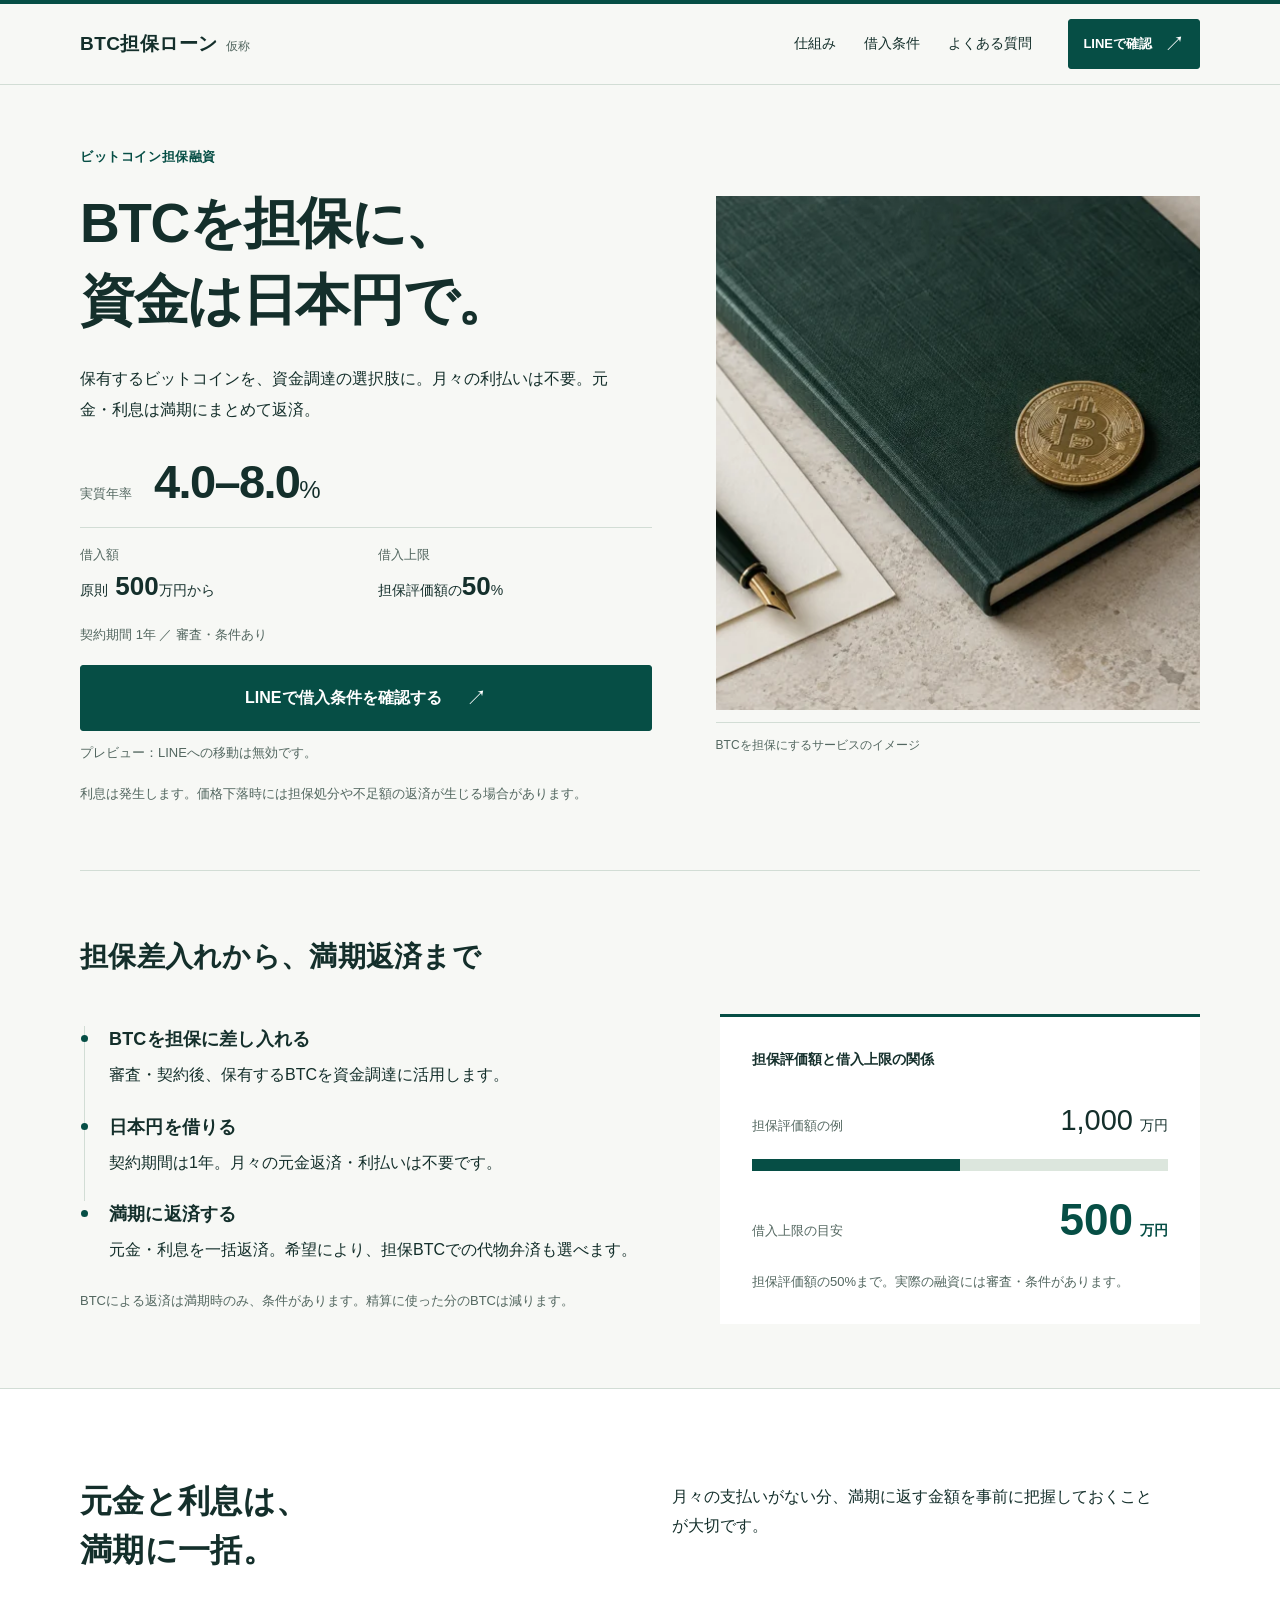
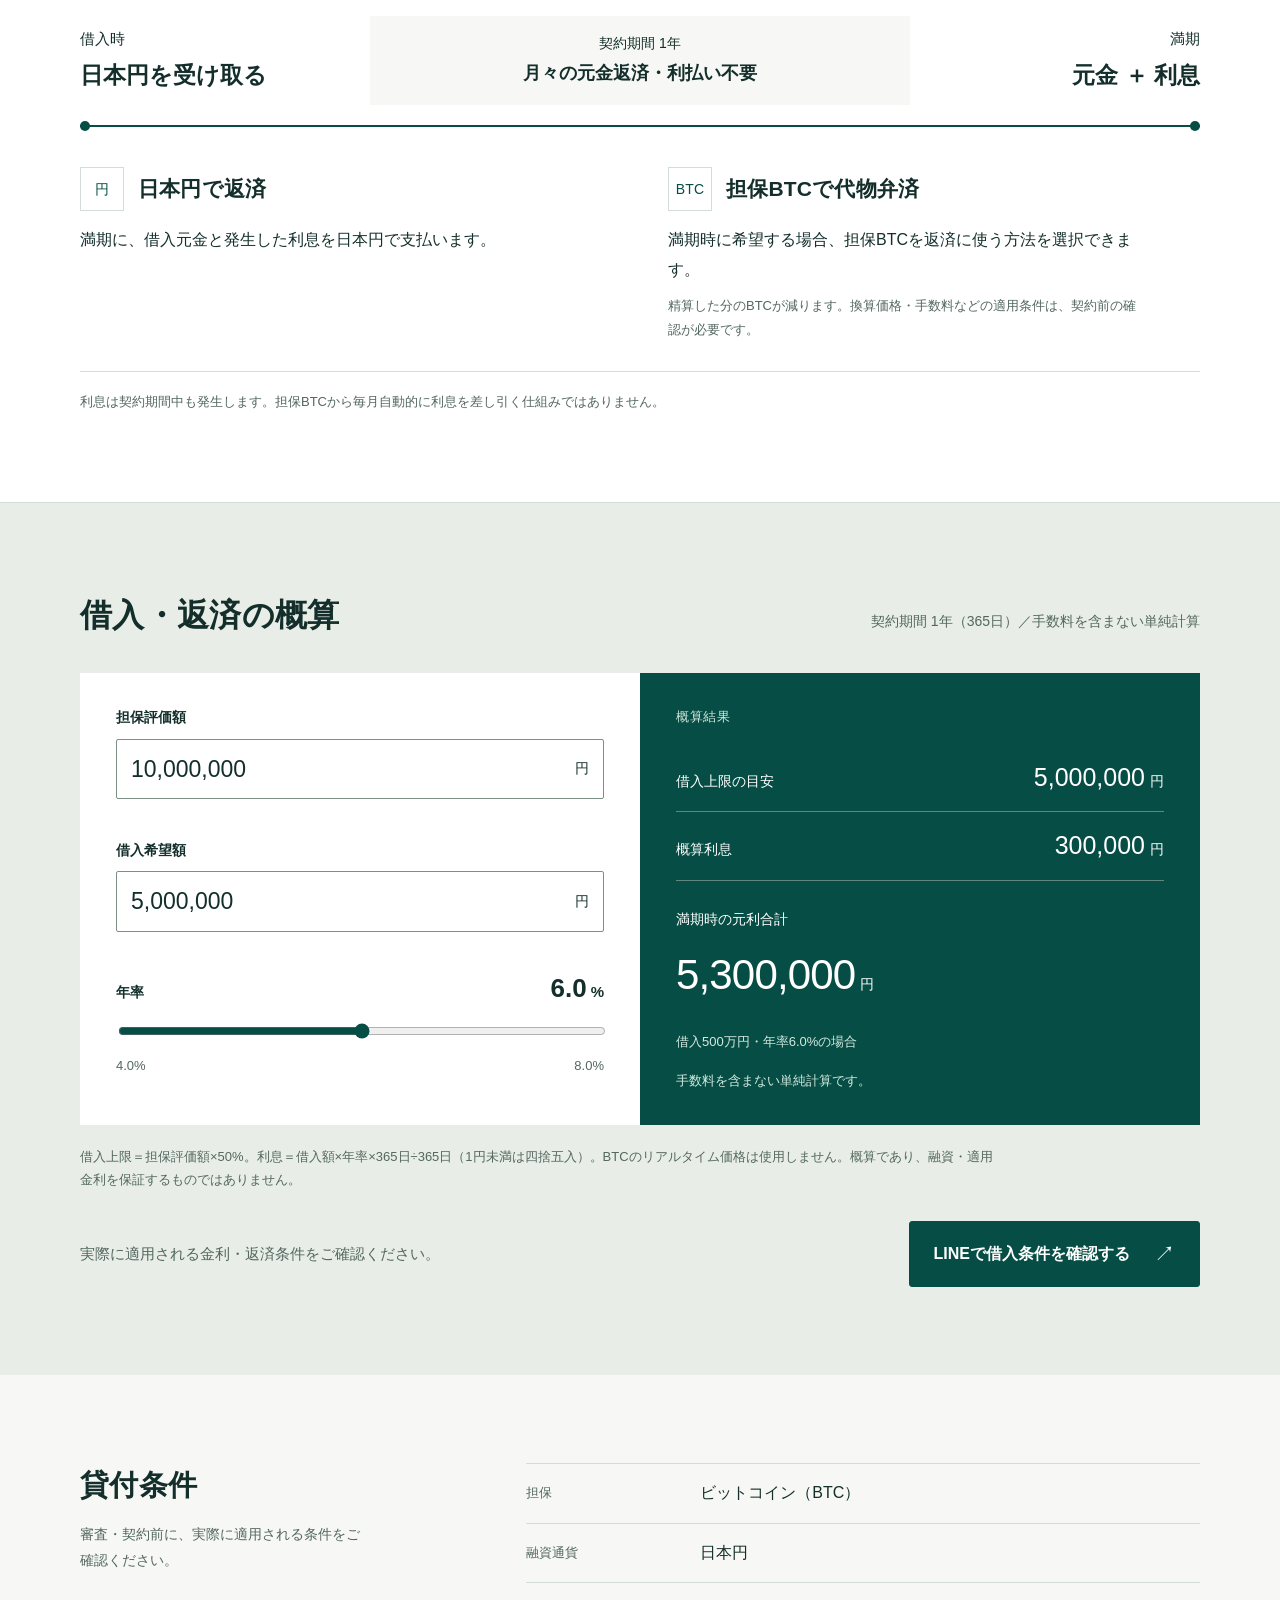
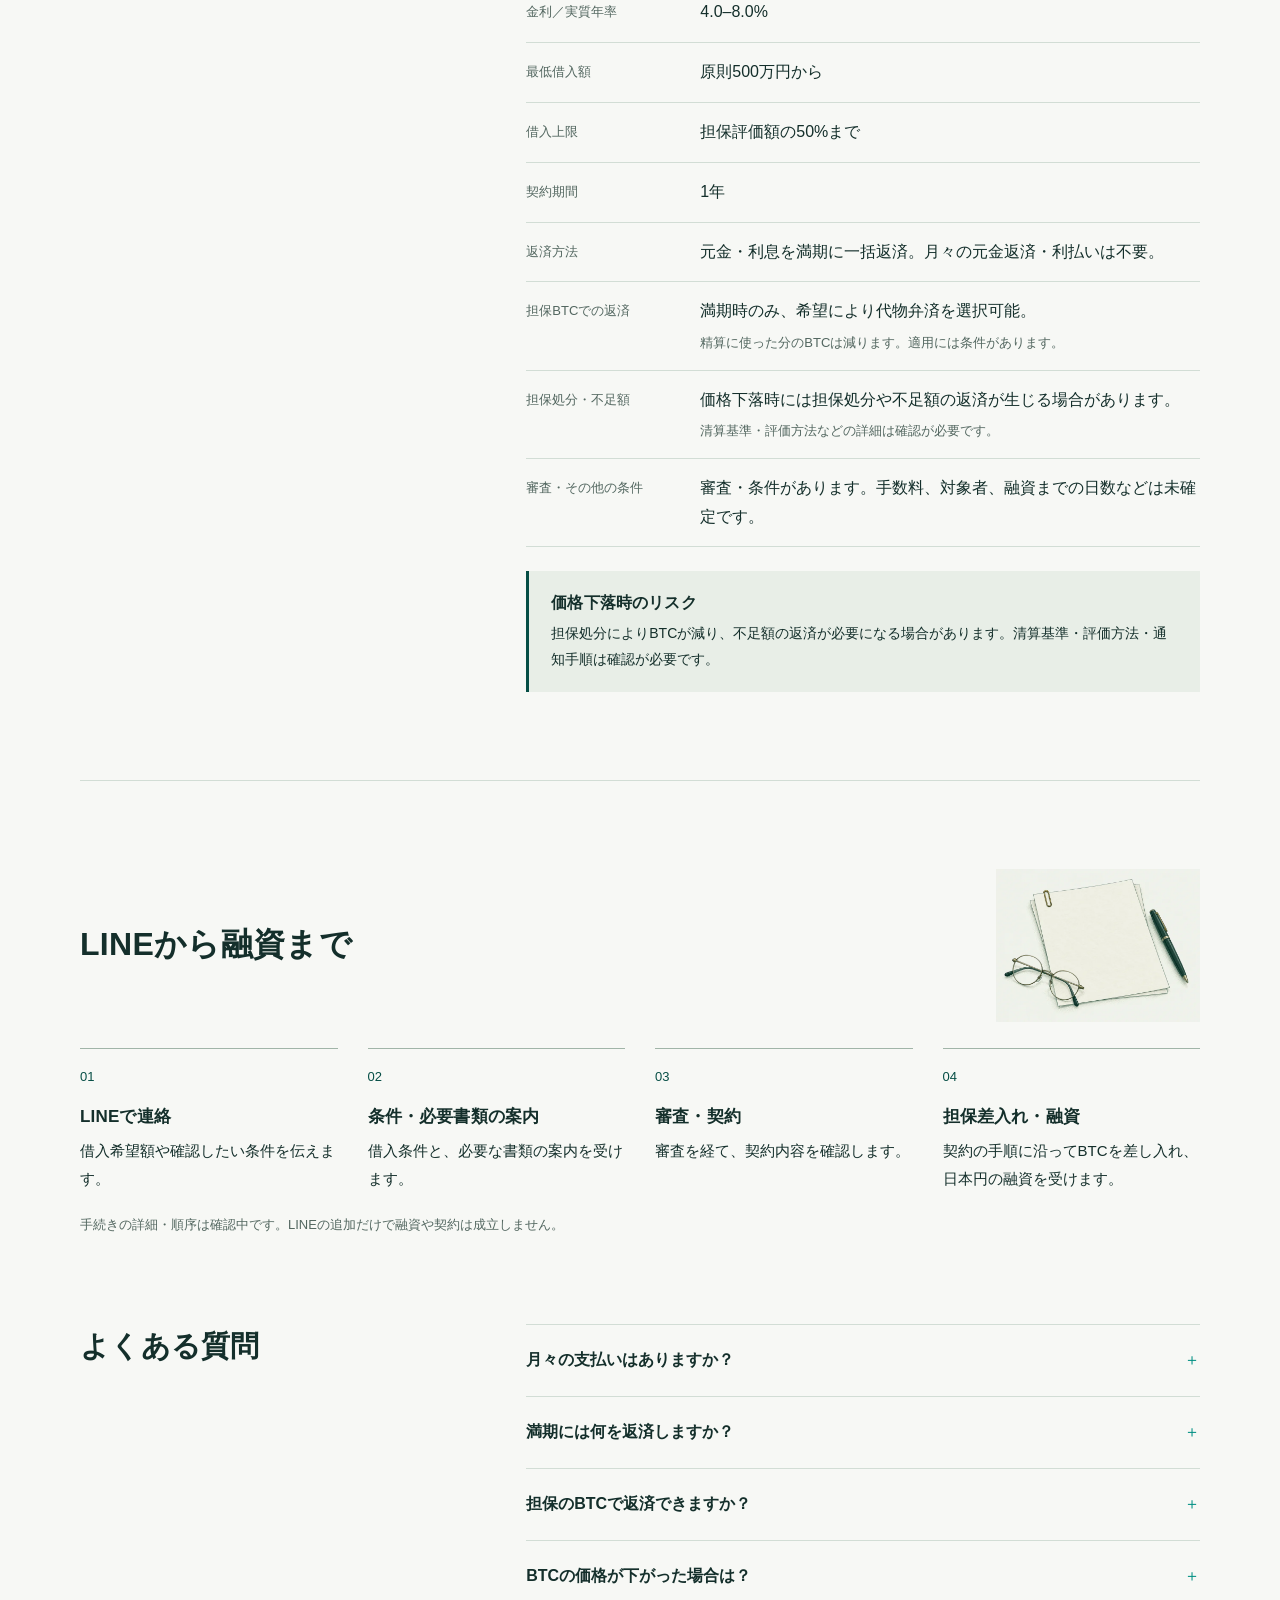
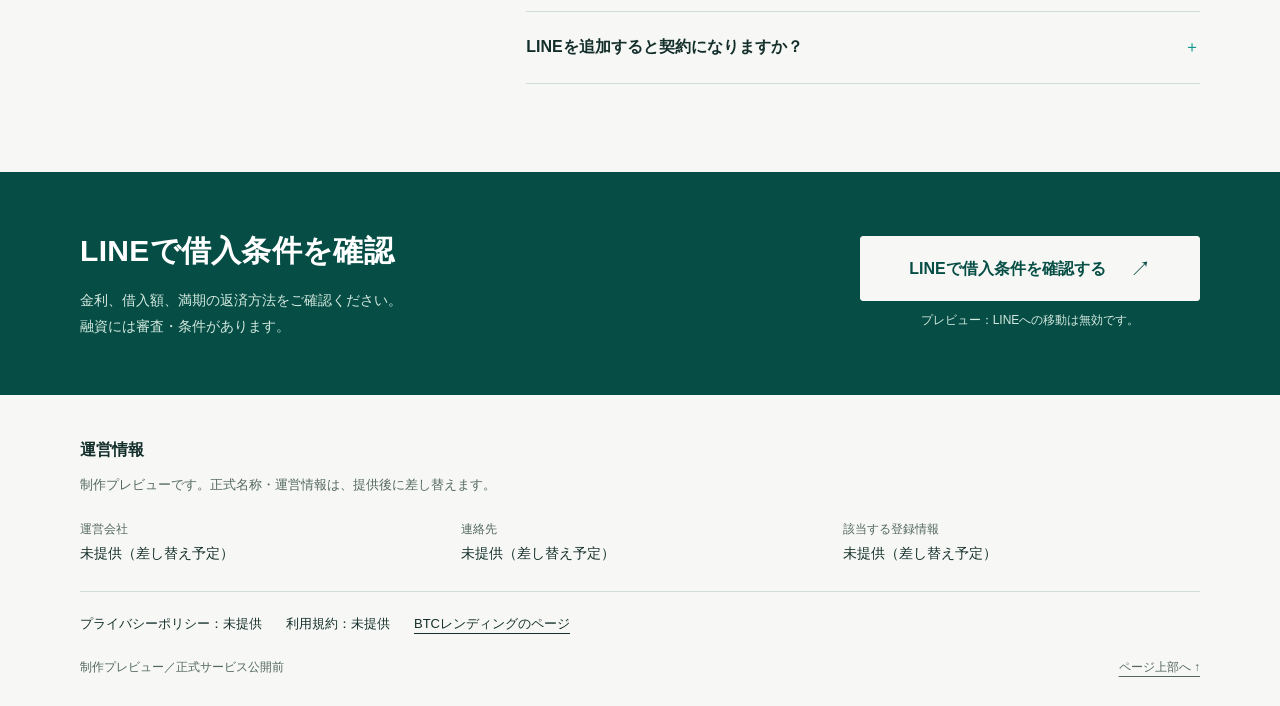
==== loan/index.html @ ca8dfcd9 "Publish loan and lending design previews with local assets" ====
<!doctype html>
<html lang="ja"><head><meta charset="utf-8"><meta name="viewport" content="width=device-width,initial-scale=1,viewport-fit=cover"><meta name="robots" content="noindex,nofollow"><meta name="theme-color" content="#F7F8F5"><meta name="description" content="BTCを担保に日本円を借りるサービス。借入条件、満期返済の仕組みと概算を確認できます。制作プレビュー。"><title>BTC担保ローン｜制作プレビュー</title><link rel="stylesheet" href="../styles.css"><link rel="stylesheet" href="../visuals.css"><script src="../site-config.js" defer></script><script src="config.js" defer></script><script src="calculator.js" defer></script><script src="loan.js" defer></script><script src="../site.js" defer></script></head>
<body><a class="skip-link" href="#main">本文へ移動</a>
<header class="site-header" id="top"><div class="container header-inner"><a class="brand" href="#top"><span data-service-name>BTC担保ローン</span><small data-provisional>仮称</small></a><nav class="header-nav" aria-label="ページ内"><a href="#mechanism">仕組み</a><a href="#terms">借入条件</a><a href="#faq">よくある質問</a></nav><a class="btn btn-small header-cta" data-line role="link" aria-disabled="true" tabindex="0">LINEで確認</a></div></header>
<main id="main">
<section class="hero container" aria-labelledby="hero-title">
 <div class="hero-copy">
  <p class="eyebrow">ビットコイン担保融資</p>
  <h1 id="hero-title"><span>BTCを担保に、</span><span>資金は日本円で。</span></h1>
  <p class="hero-lead">保有するビットコインを、資金調達の選択肢に。月々の利払いは不要。元金・利息は満期にまとめて返済。</p>
  <dl class="hero-terms">
   <div class="rate-term"><dt>実質年率</dt><dd><span data-rate-range>4.0–8.0</span><small>%</small></dd></div>
   <div><dt>借入額</dt><dd><small>原則</small> <span data-min-man>500</span><small>万円から</small></dd></div>
   <div><dt>借入上限</dt><dd><small>担保評価額の</small><span data-ltv>50</span><small>%</small></dd></div>
  </dl>
  <p class="contract-note">契約期間 <span data-term-years>1年</span> ／ 審査・条件あり</p>
  <a class="btn hero-cta" data-line role="link" aria-disabled="true" tabindex="0">LINEで借入条件を確認する</a>
  <p class="hero-note" data-line-note>プレビュー：LINEへの移動は無効です。</p>
  <p class="hero-risk">利息は発生します。価格下落時には担保処分や不足額の返済が生じる場合があります。</p>
 </div>
 <div class="hero-aside visual-hero-aside">
  <figure class="primary-visual loan-primary-visual">
   <img src="../assets/loan-still-life-v4.webp" srcset="../assets/loan-still-life-v4-small.webp 768w, ../assets/loan-still-life-v4.webp 1440w" sizes="(max-width:700px) calc(100vw - 40px), (max-width:1184px) 44vw, 484px" width="1440" height="960" alt="淡い石材の上の緑のノート、BTCモチーフとペン" fetchpriority="high">
   <figcaption>BTCを担保にするサービスのイメージ</figcaption>
  </figure>
 </div>
</section>
<section class="mechanism loan-mechanism container" id="mechanism" aria-labelledby="mechanism-title">
 <h2 id="mechanism-title">担保差入れから、満期返済まで</h2>
 <div class="loan-mechanism-layout"><div class="mechanism-description">
 <div class="flow">
  <article class="flow-step"><h3>BTCを担保に差し入れる</h3><p>審査・契約後、保有するBTCを資金調達に活用します。</p></article>
  <article class="flow-step"><h3>日本円を借りる</h3><p>契約期間は<span data-term-years>1年</span>。月々の元金返済・利払いは不要です。</p></article>
  <article class="flow-step"><h3>満期に返済する</h3><p>元金・利息を一括返済。希望により、担保BTCでの代物弁済も選べます。</p></article>
 </div>
 <p class="note">BTCによる返済は満期時のみ、条件があります。精算に使った分のBTCは減ります。</p>
 </div>
 <figure class="loan-map" aria-labelledby="loan-map-title">
   <figcaption class="map-title" id="loan-map-title">担保評価額と借入上限の関係</figcaption>
   <div class="map-value"><span>担保評価額の例</span><strong><b data-example-collateral-man>1,000</b><small>万円</small></strong></div>
   <div class="valuation-track" aria-hidden="true"><span data-ltv-bar></span></div>
   <div class="map-value loan-limit"><span>借入上限の目安</span><strong><b data-example-loan-man>500</b><small>万円</small></strong></div>
   <p class="note">担保評価額の<span data-ltv>50</span>%まで。実際の融資には審査・条件があります。</p>
  </figure>
 </div>
</section>
<section class="section repayment-section" id="repayment"><div class="container">
 <div class="repayment-head"><h2><span class="phrase">元金と利息は、</span><br>満期に一括。</h2><p>月々の支払いがない分、満期に返す金額を事前に把握しておくことが大切です。</p></div>
 <div class="payment-line" aria-label="契約期間中は月々の支払い不要、満期に元金と利息を返済">
  <div class="payment-end">借入時<strong>日本円を受け取る</strong></div>
  <div class="payment-period">契約期間 <span data-term-years>1年</span><strong>月々の元金返済・利払い不要</strong></div>
  <div class="payment-end">満期<strong>元金 ＋ 利息</strong></div>
 </div>
 <div class="repayment-options">
  <article class="repayment-option"><h3><span class="currency-label" aria-hidden="true">円</span>日本円で返済</h3><p>満期に、借入元金と発生した利息を日本円で支払います。</p></article>
  <article class="repayment-option"><h3><span class="currency-label" aria-hidden="true">BTC</span>担保BTCで代物弁済</h3><p>満期時に希望する場合、担保BTCを返済に使う方法を選択できます。</p><p class="note">精算した分のBTCが減ります。換算価格・手数料などの適用条件は、契約前の確認が必要です。</p></article>
 </div>
 <p class="repayment-note">利息は契約期間中も発生します。担保BTCから毎月自動的に利息を差し引く仕組みではありません。</p>
</div></section>
<section class="section calculator-section" id="calculator"><div class="container">
 <div class="calculator-heading"><h2>借入・返済の概算</h2><p>契約期間 <span data-term-years>1年</span>（<span data-term-days>365</span>日）／手数料を含まない単純計算</p></div>
 <div class="calculator-wrap"><form class="calc-form" id="calculator-form" novalidate><div><label class="field-label" for="collateral">担保評価額</label><div class="input-wrap"><input id="collateral" name="collateral" type="text" inputmode="numeric" autocomplete="off" value="10,000,000" aria-describedby="collateral-error"><span>円</span></div><p class="field-error" id="collateral-error" aria-live="polite"></p></div><div><label class="field-label" for="loan">借入希望額</label><div class="input-wrap"><input id="loan" name="loan" type="text" inputmode="numeric" autocomplete="off" value="5,000,000" aria-describedby="loan-error"><span>円</span></div><p class="field-error" id="loan-error" aria-live="polite"></p></div><div><label class="field-label" for="rate"><span>年率</span><output id="rate-value" for="rate">6.0<span>%</span></output></label><input id="rate" name="rate" type="range" min="4" max="8" step="0.1" value="6" aria-describedby="rate-error"><div class="range-labels"><span data-rate-min>4.0%</span><span data-rate-max>8.0%</span></div><p class="field-error" id="rate-error" aria-live="polite"></p></div></form><div class="calc-results" aria-live="polite" aria-atomic="true"><p class="eyebrow">概算結果</p><dl><div class="result-row"><dt>借入上限の目安</dt><dd><span id="result-limit">5,000,000</span><small>円</small></dd></div><div class="result-row"><dt>概算利息</dt><dd><span id="result-interest">300,000</span><small>円</small></dd></div><div class="result-row total"><dt>満期時の元利合計</dt><dd><span id="result-total">5,300,000</span><small>円</small></dd></div></dl><p id="result-message">借入500万円・年率6.0%の場合</p><p class="note">手数料を含まない単純計算です。</p></div></div>
 <p class="calculator-footnote">借入上限＝担保評価額×<span data-ltv>50</span>%。利息＝借入額×年率×<span data-term-days>365</span>日÷365日（1円未満は四捨五入）。BTCのリアルタイム価格は使用しません。概算であり、融資・適用金利を保証するものではありません。</p>
 <div class="inline-cta"><p>実際に適用される金利・返済条件をご確認ください。</p><a class="btn" data-line role="link" aria-disabled="true" tabindex="0">LINEで借入条件を確認する</a></div>
</div></section>
<section class="section container" id="terms"><div class="information-grid">
 <div class="information-heading"><h2>貸付条件</h2><p>審査・契約前に、実際に適用される条件をご確認ください。</p></div>
 <div><dl class="terms-list"><div><dt>担保</dt><dd>ビットコイン（BTC）</dd></div><div><dt>融資通貨</dt><dd>日本円</dd></div><div><dt>金利／実質年率</dt><dd><span data-rate-range>4.0–8.0</span>%</dd></div><div><dt>最低借入額</dt><dd>原則<span data-min-man>500</span>万円から</dd></div><div><dt>借入上限</dt><dd>担保評価額の<span data-ltv>50</span>%まで</dd></div><div><dt>契約期間</dt><dd><span data-term-years>1年</span></dd></div><div><dt>返済方法</dt><dd>元金・利息を満期に一括返済。月々の元金返済・利払いは不要。</dd></div><div><dt>担保BTCでの返済</dt><dd>満期時のみ、希望により代物弁済を選択可能。<span class="note">精算に使った分のBTCは減ります。適用には条件があります。</span></dd></div><div><dt>担保処分・不足額</dt><dd>価格下落時には担保処分や不足額の返済が生じる場合があります。<span class="note">清算基準・評価方法などの詳細は確認が必要です。</span></dd></div><div><dt>審査・その他の条件</dt><dd>審査・条件があります。手数料、対象者、融資までの日数などは未確定です。</dd></div></dl><aside class="risk-strip"><h3>価格下落時のリスク</h3><p>担保処分によりBTCが減り、不足額の返済が必要になる場合があります。清算基準・評価方法・通知手順は確認が必要です。</p></aside></div>
</div></section>
<section class="section process-section container" id="process">
 <div class="section-heading process-heading"><h2><span class="phrase">LINEから</span><span class="phrase">融資まで</span></h2>
  <figure class="process-vignette"><img src="../assets/conditions-editorial-v4-small.webp" width="768" height="576" alt="" loading="lazy" decoding="async"></figure>
 </div>
 <ol class="process-list" id="process-steps"></ol>
 <p class="note">手続きの詳細・順序は確認中です。LINEの追加だけで融資や契約は成立しません。</p>
</section>
<section class="section faq-section container" id="faq"><div class="information-grid">
 <div class="information-heading"><h2>よくある質問</h2></div>
 <div class="faq-list">
  <details><summary>月々の支払いはありますか？</summary><p>月々の元金返済・利払いは不要です。利息は発生し、元金とともに満期に返済します。</p></details>
  <details><summary>満期には何を返済しますか？</summary><p>借入元金と、契約期間中に発生した利息を一括で返済します。適用金利やその他の費用は契約条件をご確認ください。</p></details>
  <details><summary>担保のBTCで返済できますか？</summary><p>満期時のみ、希望により代物弁済を選択できます。使った分のBTCは減ります。換算価格や手数料など、詳細条件の確認が必要です。</p></details>
  <details><summary>BTCの価格が下がった場合は？</summary><p>担保処分や不足額の返済が生じる場合があります。具体的な清算基準は未提供のため、数値を掲載していません。</p></details>
  <details><summary>LINEを追加すると契約になりますか？</summary><p>追加だけでは契約は成立しません。条件・必要書類の案内を受け、審査・契約を経て担保差入れ・融資へ進みます。</p></details>
 </div>
</div></section>
<section class="final-cta"><div class="container final-inner">
 <div><h2>LINEで借入条件を確認</h2><p>金利、借入額、満期の返済方法をご確認ください。<br>融資には審査・条件があります。</p></div>
 <div class="final-action"><a class="btn" data-line role="link" aria-disabled="true" tabindex="0">LINEで借入条件を確認する</a><p class="note" data-line-note>プレビュー：LINEへの移動は無効です。</p></div>
</div></section>
</main><footer class="site-footer"><div class="container"><p class="footer-title">運営情報</p><p class="note">制作プレビューです。正式名称・運営情報は、提供後に差し替えます。</p><dl class="operator-info"><div><dt>運営会社</dt><dd data-operator="company">未提供（差し替え予定）</dd></div><div><dt>連絡先</dt><dd data-operator="contact">未提供（差し替え予定）</dd></div><div><dt>該当する登録情報</dt><dd data-operator="registration">未提供（差し替え予定）</dd></div></dl><div class="footer-links"><span data-policy="privacyUrl">プライバシーポリシー：未提供</span><span data-policy="termsUrl">利用規約：未提供</span><a href="../lending/">BTCレンディングのページ</a></div><div class="footer-bottom"><span>制作プレビュー／正式サービス公開前</span><a class="back-top" href="#top">ページ上部へ ↑</a></div></div></footer><div class="mobile-dock" inert><a class="btn" data-line role="link" aria-disabled="true" tabindex="0">LINEで借入条件を確認する</a></div><div id="line-status" class="status-toast" role="status" aria-live="polite"></div></body></html>
---- styles.css ----
:root{
 --paper:#F7F8F5;--white:#fff;--green:#064E45;--emerald:#008F83;--ink:#142F2B;
 --muted:#536760;--line:#d2ddd5;--wash:#e8eee7;--error:#8e342b;
 --font:"Hiragino Kaku Gothic ProN","Yu Gothic",Meiryo,sans-serif;
 --body:16px;--small:13px;--radius:3px;--gutter:32px;--section:88px;
}
*{box-sizing:border-box}html{scroll-behavior:smooth;scroll-padding-top:24px}
body{margin:0;background:var(--paper);color:var(--ink);font:var(--body)/1.85 var(--font);-webkit-font-smoothing:antialiased}
h1,h2,h3,p,figure,dl,dd{margin:0}h1,h2,h3{font-weight:700;line-height:1.5;letter-spacing:.01em}
h1{font-size:clamp(40px,4.3vw,60px);line-height:1.4;letter-spacing:-.025em}h1 span{display:block}
h2{font-size:32px;line-height:1.55;text-wrap:balance}h3{font-size:19px}p{overflow-wrap:break-word}
a{color:inherit;text-underline-offset:5px}button,input{font:inherit}a,button,input,summary{-webkit-tap-highlight-color:transparent}
a:focus-visible,button:focus-visible,input:focus-visible,summary:focus-visible{outline:3px solid var(--emerald);outline-offset:5px}
img{display:block;width:100%;max-width:100%;height:auto}[hidden]{display:none!important}.phrase{display:inline-block}
.container{width:min(calc(100% - var(--gutter)*2),1120px);margin-inline:auto}
.skip-link{position:absolute;left:20px;top:-100px;z-index:30;padding:10px 18px;background:white}.skip-link:focus{top:8px}
.site-header{border-top:4px solid var(--green);border-bottom:1px solid var(--line)}
.header-inner{display:flex;min-height:80px;align-items:center;gap:36px}.brand{font-size:19px;font-weight:700;text-decoration:none;white-space:nowrap;letter-spacing:.025em}
.brand small{font-size:12px;color:var(--muted);font-weight:400;margin-left:8px}.header-nav{display:flex;gap:28px;margin-left:auto;font-size:14px}
.header-nav a{text-decoration:none;padding-block:10px}.header-nav a:hover{text-decoration:underline}
.btn{display:inline-flex;align-items:center;justify-content:center;gap:24px;min-height:58px;padding:16px 24px;background:var(--green);color:white;border:1px solid var(--green);border-radius:var(--radius);font-size:16px;font-weight:700;text-decoration:none;line-height:1.5;cursor:pointer;transition:background .15s}
.btn:after{content:'↗';font-size:21px;font-weight:400}.btn:hover{background:#086257}.btn-small{min-height:40px;padding:8px 14px;font-size:13px;gap:12px}.btn[aria-disabled=true]{cursor:default}
.eyebrow{font-size:13px;color:var(--green);font-weight:700;margin-bottom:16px;letter-spacing:.045em}
.hero{display:grid;grid-template-columns:1.18fr 1fr;gap:64px;padding-block:60px 64px;align-items:start}
.hero-copy{min-width:0}.hero-lead{font-size:16px;line-height:1.95;margin-top:24px;max-width:530px}.hero-terms{display:grid;grid-template-columns:1fr 1fr;gap:15px 24px;margin:28px 0 17px}
.hero-terms dt{font-size:13px;color:var(--muted)}.hero-terms dd{font-size:26px;font-weight:700;line-height:1.5;white-space:nowrap}
.hero-terms dd small{font-size:14px;font-weight:400}.hero-terms .rate-term{grid-column:1/-1;display:flex;align-items:baseline;gap:22px;padding-bottom:17px;border-bottom:1px solid var(--line)}
.hero-terms .rate-term dd{font-size:47px;line-height:1.2;letter-spacing:-.035em;font-variant-numeric:tabular-nums}.hero-terms .rate-term dd small{font-size:24px;font-weight:500}
.contract-note{font-size:13px;margin-bottom:18px;color:var(--muted)}.hero-actions{display:flex;align-items:center;gap:20px;flex-wrap:wrap}.hero-cta{width:100%}
.note,.hero-note{font-size:var(--small);line-height:1.8;color:var(--muted)}.hero-note{margin-top:10px}.hero-risk{margin-top:18px;font-size:13px;line-height:1.85;color:var(--muted);max-width:560px}
.hero-aside{min-width:0;padding-top:12px}.loan-map{padding:26px 30px 24px;background:var(--white);border-top:3px solid var(--green)}
.map-title{font-size:14px;font-weight:700;margin-bottom:27px}.map-value{display:flex;align-items:baseline;justify-content:space-between;gap:16px}.map-value>span{font-size:13px;color:var(--muted)}
.map-value strong{font-size:29px;line-height:1.4;font-weight:500;font-variant-numeric:tabular-nums}.map-value strong b{font-weight:500}.map-value strong small{font-size:14px;margin-left:7px}
.valuation-track{height:12px;background:#dce6dd;margin:18px 0}.valuation-track span{display:block;height:100%;width:50%;background:var(--green)}
.map-value.loan-limit strong{font-size:44px;color:var(--green);font-weight:700}.map-value.loan-limit strong b{font-weight:700}.loan-map .note{margin-top:20px}
.hero-photo{position:relative;margin-top:18px}.hero-photo img{height:177px;object-fit:cover;object-position:62% 73%}.hero-photo figcaption{position:absolute;bottom:7px;right:9px;background:rgba(247,248,245,.95);padding:0 6px;font-size:12px;color:var(--muted)}
.section{padding-block:var(--section)}.section-title{display:flex;gap:28px;align-items:baseline;margin-bottom:34px}.section-title .section-index{font-size:13px;color:var(--muted)}
.section-heading{margin-bottom:28px}.section-heading .eyebrow{margin-bottom:10px}.section-intro{max-width:720px;margin-top:-10px;margin-bottom:28px}
.mechanism{border-top:1px solid var(--line);padding-block:44px}.mechanism h2{font-size:22px;margin-bottom:27px}.flow{display:grid;grid-template-columns:repeat(3,1fr);gap:48px}
.flow-step{position:relative}.flow-step:not(:last-child):after{content:'→';font-size:23px;color:var(--emerald);position:absolute;right:-32px;top:0}
.flow-step h3{font-size:17px;margin-bottom:9px}.flow-step p{font-size:15px;line-height:1.85}.flow+.note{margin-top:22px}
.repayment-section{background:var(--white);border-block:1px solid var(--line)}.repayment-head{display:grid;grid-template-columns:1fr 1fr;gap:64px;align-items:start;margin-bottom:40px}.repayment-head p{padding-top:5px;max-width:480px}
.payment-line{display:grid;grid-template-columns:1fr 2fr 1fr;align-items:center;border-bottom:2px solid var(--green);padding-bottom:20px;margin-bottom:40px;gap:20px;position:relative}
.payment-line:before,.payment-line:after{content:'';position:absolute;bottom:-6px;width:10px;height:10px;border-radius:50%;background:var(--green)}.payment-line:before{left:0}.payment-line:after{right:0}
.payment-end{font-size:15px;line-height:1.6}.payment-end:last-child{text-align:right}.payment-end strong{display:block;font-size:23px;margin-top:6px}.payment-period{text-align:center;background:var(--paper);padding:15px 12px;font-size:14px}.payment-period strong{font-size:18px;display:block}
.repayment-options{display:grid;grid-template-columns:1fr 1fr;gap:56px}.repayment-option h3{display:flex;align-items:center;gap:14px;margin-bottom:14px;font-size:21px}.currency-label{display:inline-flex;align-items:center;justify-content:center;width:44px;height:44px;border:1px solid var(--line);font-size:14px;color:var(--green);font-weight:500;flex:none}
.repayment-option p{max-width:470px}.repayment-option .note{margin-top:10px}.repayment-note{margin-top:30px;padding-top:18px;border-top:1px solid var(--line);font-size:13px;color:var(--muted)}
.calculator-section{background:var(--wash)}.calculator-heading{display:flex;gap:40px;justify-content:space-between;align-items:baseline;margin-bottom:32px}.calculator-heading p{font-size:14px;color:var(--muted)}
.calculator-wrap{display:grid;grid-template-columns:1fr 1fr;gap:0;background:white}.calc-form{display:grid;gap:24px;padding:32px 36px}.field-label{display:flex;justify-content:space-between;align-items:baseline;gap:18px;font-size:14px;font-weight:700;margin-bottom:8px}
.input-wrap{position:relative}.input-wrap input{width:100%;border:1px solid #7c9184;border-radius:2px;background:#fff;color:var(--ink);padding:12px 44px 12px 14px;font-size:23px;line-height:1.5;font-variant-numeric:tabular-nums}.input-wrap>span{position:absolute;right:15px;top:50%;transform:translateY(-50%);font-size:14px}
.input-wrap input[aria-invalid=true]{border-color:var(--error)}.field-error{font-size:13px;color:var(--error);line-height:1.65;margin-top:7px}.field-error:empty{display:none}
#rate-value{font-size:26px;line-height:1.4;font-variant-numeric:tabular-nums}#rate-value span{font-size:15px;margin-left:4px}input[type=range]{width:100%;height:28px;accent-color:var(--green);cursor:pointer}.range-labels{display:flex;justify-content:space-between;color:var(--muted);font-size:13px}
.calc-results{background:var(--green);color:white;padding:32px 36px}.calc-results .eyebrow{color:#d4e9df;font-weight:400;margin-bottom:15px}.result-row{display:flex;justify-content:space-between;align-items:baseline;gap:12px;padding:15px 0;border-bottom:1px solid #61867d;flex-wrap:wrap}.result-row dt{font-size:14px}.result-row dd{font-size:25px;line-height:1.5;font-variant-numeric:tabular-nums}.result-row dd small{font-size:14px;margin-left:5px}
.result-row.total{display:block;border-bottom:0;padding:26px 0 8px}.result-row.total dd{font-size:42px;letter-spacing:-.02em;margin-top:10px}.compact-number{font-size:22px!important;overflow-wrap:anywhere}.calc-results .note,#result-message{color:#d4e9df;font-size:13px;margin-top:16px;line-height:1.8}.calculator-footnote{margin-top:20px;font-size:13px;line-height:1.8;color:var(--muted);max-width:920px}
.inline-cta{display:flex;align-items:center;justify-content:space-between;gap:28px;margin-top:30px}.inline-cta p{font-size:15px;color:var(--muted)}.inline-cta .btn{flex-shrink:0}
.information-grid{display:grid;grid-template-columns:1fr 1.8fr;gap:72px}.information-heading h2{font-size:29px}.information-heading p{font-size:14px;color:var(--muted);margin-top:14px;max-width:280px}.terms-list>div{display:grid;grid-template-columns:150px 1fr;gap:24px;padding:15px 0;border-bottom:1px solid var(--line)}.terms-list>div:first-child{border-top:1px solid var(--line)}.terms-list dt{font-size:13px;color:var(--muted);padding-top:2px}.terms-list dd{font-size:16px;line-height:1.8}.terms-list dd .note{display:block;margin-top:5px}
.risk-strip{margin-top:24px;padding:20px 22px;background:var(--wash);border-left:3px solid var(--green)}.risk-strip h3{font-size:16px;margin-bottom:6px}.risk-strip p{font-size:14px;line-height:1.8}
.process-section{border-top:1px solid var(--line)}.process-list{list-style:none;counter-reset:process;margin:0;padding:0;display:grid;grid-template-columns:repeat(4,1fr);gap:30px}.process-list li{counter-increment:process;padding-top:16px;border-top:1px solid #a1b5a8}.process-list li:before{content:'0' counter(process);font-size:13px;color:var(--green);display:block;margin-bottom:15px}.process-list h3{font-size:17px;margin-bottom:8px}.process-list p{font-size:15px;line-height:1.85}.process-list+.note{margin-top:20px}
.faq-section{padding-top:0}.faq-list{border-top:1px solid var(--line)}.faq-list details{border-bottom:1px solid var(--line)}.faq-list summary{list-style:none;position:relative;padding:21px 35px 21px 0;font-weight:700;font-size:16px;cursor:pointer;line-height:1.8}.faq-list summary::-webkit-details-marker{display:none}.faq-list summary:after{content:'＋';position:absolute;top:21px;right:0;color:var(--emerald);font-weight:400}.faq-list details[open] summary:after{content:'−'}.faq-list details p{font-size:16px;padding:0 30px 22px 0;line-height:1.85}
.final-cta{background:var(--green);color:white;padding-block:56px}.final-inner{display:flex;align-items:center;justify-content:space-between;gap:48px}.final-cta h2{font-size:30px}.final-cta p{font-size:14px;color:#d4e9df;margin-top:13px}.final-action{min-width:340px}.final-cta .btn{background:var(--paper);border-color:var(--paper);color:var(--green);width:100%}.final-cta .btn:hover{background:white}.final-cta .note{font-size:12px;margin-top:9px;color:#d4e9df;text-align:center}
.site-footer{padding:40px 0 28px}.footer-title{font-size:16px;font-weight:700;margin-bottom:8px}.operator-info{display:grid;grid-template-columns:1fr 1fr 1fr;gap:24px;margin-top:22px}.operator-info dt{font-size:12px;color:var(--muted)}.operator-info dd{font-size:14px}.footer-links{display:flex;gap:24px;flex-wrap:wrap;border-top:1px solid var(--line);padding-top:20px;margin-top:24px;font-size:13px}.footer-bottom{display:flex;justify-content:space-between;gap:24px;font-size:12px;color:var(--muted);margin-top:20px}
.mobile-dock{display:none}.status-toast{position:fixed;z-index:30;bottom:24px;left:50%;transform:translate(-50%,20px);max-width:calc(100% - 32px);width:max-content;background:var(--ink);color:white;padding:14px 20px;font-size:14px;border-radius:var(--radius);opacity:0;visibility:hidden;transition:.15s}.status-toast.is-visible{opacity:1;visibility:visible;transform:translate(-50%,0)}
.proposal-label{display:inline-flex;font-size:12px;line-height:1.5;color:var(--green);padding:5px 9px;border:1px solid #8aa99a;margin-bottom:18px}.proposal-terms{display:grid;grid-template-columns:1fr 1fr;gap:24px;margin:28px 0 20px;padding-block:20px;border-block:1px solid var(--line)}.proposal-terms dt{font-size:13px;color:var(--muted)}.proposal-terms dd{font-size:27px;font-weight:700;line-height:1.5}.proposal-terms .pending-rate{grid-column:1/-1;display:flex;align-items:baseline;gap:24px}.proposal-terms .pending-rate dd{font-size:20px}.proposal-description{font-size:13px;color:var(--muted);line-height:1.85;margin-top:15px}
.lending-journey{padding:30px 32px;background:#e7ede5;border-top:3px solid var(--green)}.journey-title{font-size:14px;font-weight:700;margin-bottom:30px}.journey-node{position:relative;margin-left:6px;padding:0 0 28px 28px;border-left:1px solid #759080}.journey-node:before{content:'';position:absolute;width:9px;height:9px;background:var(--green);border-radius:50%;left:-5px;top:8px}.journey-node:last-of-type{border-left-color:transparent;padding-bottom:0}.journey-node>span{font-size:13px;color:var(--muted)}.journey-node strong{display:block;font-size:25px;margin-top:3px;line-height:1.5}.journey-node p{font-size:14px;margin-top:6px;line-height:1.7}.journey-period{padding-left:28px;margin-left:6px;border-left:1px solid #759080;padding-bottom:30px}.journey-period span{font-size:13px;color:var(--muted)}.journey-period strong{display:block;font-size:41px;font-weight:500;line-height:1.5}.journey-period p{font-size:13px;line-height:1.8;margin-top:5px;color:var(--muted)}.lending-journey>.note{padding-top:22px;margin-top:25px;border-top:1px solid #b9c9bc}
.lending-basics{padding-block:50px;border-top:1px solid var(--line);display:grid;grid-template-columns:1fr 1.4fr;gap:72px}.lending-basics h2{font-size:27px}.lending-basics p{max-width:650px}
.lending-risk-section{background:white;border-block:1px solid var(--line)}.risk-grid{display:grid;grid-template-columns:repeat(3,1fr);gap:40px}.risk-item h3{font-size:19px;margin-bottom:12px}.risk-item p{font-size:16px;line-height:1.85}.risk-item .risk-label{font-size:13px;color:var(--muted);display:block;margin-bottom:8px}.risk-item:not(:first-child){padding-left:28px;border-left:1px solid var(--line)}
.preview-index{max-width:640px;padding-block:80px}.preview-index p{margin-block:24px}.preview-index .btn{display:flex;width:100%;margin-bottom:20px}
@media(max-width:1050px){.header-inner{gap:22px}.brand{font-size:17px}.header-nav{gap:18px}.hero{gap:36px;grid-template-columns:1.15fr 1fr}h1{font-size:43px}.hero-terms dd{font-size:23px}.hero-terms dd small{font-size:13px}.loan-map{padding:24px}.map-value strong{font-size:25px}.map-value.loan-limit strong{font-size:38px}.map-value{gap:10px}.information-grid{grid-template-columns:1fr 2fr;gap:40px}.calc-form,.calc-results{padding:28px}.repayment-head{gap:36px}.final-inner{gap:30px}.final-action{min-width:310px}.lending-journey{padding:28px}.lending-basics{gap:40px}.risk-grid{gap:28px}.risk-item:not(:first-child){padding-left:24px}}
@media(max-width:800px){h1{font-size:38px}.hero{gap:28px}.hero-terms .rate-term{gap:16px}.hero-terms .rate-term dd{font-size:40px}.hero-terms dd{font-size:21px}.loan-map{padding:24px 20px}.map-value{display:block}.map-value strong{display:block;margin-top:3px}.map-title{margin-bottom:20px}.hero-photo img{height:152px}.process-list{grid-template-columns:1fr 1fr;gap:24px}.information-grid{grid-template-columns:1fr 2fr;gap:32px}.terms-list>div{grid-template-columns:110px 1fr;gap:18px}.final-inner{align-items:flex-start}.final-cta h2{font-size:26px}.lending-journey{padding:24px}.journey-node strong{font-size:23px}.risk-grid{gap:20px}.risk-item:not(:first-child){padding-left:20px}}
@media(max-width:700px){
 :root{--gutter:20px;--section:56px}
 .header-inner{min-height:0;flex-wrap:wrap;gap:0;padding-top:13px}.brand{font-size:17px;letter-spacing:0}.brand small{margin-left:6px}.header-cta{margin-left:auto}.btn-small{padding:7px 10px;min-height:34px;font-size:12px;gap:9px}.header-nav{order:3;width:100%;margin:8px 0 0;gap:26px;font-size:13px}.header-nav a{padding:7px 0 10px}
 .hero{grid-template-columns:1fr;gap:30px;padding:30px 0 38px}.eyebrow{font-size:12px;margin-bottom:12px}h1{font-size:36px;line-height:1.43;letter-spacing:-.025em}h2{font-size:26px;line-height:1.55}h3{font-size:18px}
 .hero-lead{margin-top:18px;font-size:16px;line-height:1.85}.hero-terms{gap:13px 17px;margin:22px 0 13px}.hero-terms .rate-term{gap:20px;padding-bottom:13px}.hero-terms .rate-term dd{font-size:42px}.hero-terms .rate-term dd small{font-size:22px}.hero-terms dt{font-size:13px}.hero-terms dd{font-size:24px}.hero-terms dd small{font-size:13px}.contract-note{font-size:13px;margin-bottom:16px}.btn{padding:15px 16px;min-height:55px;font-size:15px;gap:15px}.btn-small{padding:7px 10px;min-height:34px;font-size:12px;gap:9px}.hero-note{font-size:12px;margin-top:8px}.hero-risk{font-size:13px;margin-top:14px;line-height:1.8}.hero-aside{padding:0}.loan-map{padding:22px 24px}.map-title{font-size:14px;margin-bottom:20px}.map-value{display:flex}.map-value strong{font-size:27px;margin:0}.map-value.loan-limit strong{font-size:37px}.map-value>span{font-size:13px}.loan-map .note{margin-top:16px}.valuation-track{height:10px;margin-block:14px}.hero-photo{margin-top:12px}.hero-photo img{height:126px;object-position:62% 78%}
 .section-title{gap:17px;margin-bottom:26px}.section-index{display:none}.section-heading{margin-bottom:24px}.section-intro{font-size:16px;margin-bottom:25px}.mechanism{padding-block:32px}.mechanism h2{font-size:21px;margin-bottom:22px}.flow{grid-template-columns:1fr;gap:0}.flow-step{padding:0 0 22px 22px;border-left:1px solid var(--line);margin-left:4px}.flow-step:last-child{padding-bottom:0;border-left-color:transparent}.flow-step:before{content:'';position:absolute;width:7px;height:7px;left:-4px;top:9px;background:var(--green);border-radius:50%}.flow-step:not(:last-child):after{content:none}.flow-step h3{font-size:17px;margin-bottom:5px}.flow-step p{font-size:16px;line-height:1.8}.flow+.note{margin-top:22px}
 .repayment-head{display:block;margin-bottom:28px}.repayment-head h2{font-size:26px}.repayment-head p{padding:0;margin-top:14px;font-size:16px}.payment-line{grid-template-columns:1fr 1fr;gap:16px;padding-bottom:15px;margin-bottom:32px}.payment-period{grid-column:1/-1;grid-row:1;padding:12px 10px;font-size:13px}.payment-period strong{font-size:17px}.payment-end{font-size:13px}.payment-end strong{font-size:19px;margin-top:2px}.repayment-options{grid-template-columns:1fr;gap:26px}.repayment-option h3{font-size:19px;gap:12px;margin-bottom:12px}.currency-label{width:38px;height:38px;font-size:13px}.repayment-option .note{font-size:13px}.repayment-option+article{padding-top:24px;border-top:1px solid var(--line)}.repayment-note{font-size:13px;margin-top:24px;padding-top:16px}
 .calculator-heading{display:block;margin-bottom:24px}.calculator-heading h2{font-size:26px}.calculator-heading p{font-size:14px;margin-top:12px}.calculator-wrap{grid-template-columns:1fr}.calc-form,.calc-results{padding:24px}.calc-form{gap:22px}.field-label{font-size:14px}.input-wrap input{font-size:22px}.result-row.total dd{font-size:39px}.calculator-footnote{font-size:13px;margin-top:20px}.inline-cta{display:block;margin-top:25px}.inline-cta p{font-size:14px;margin-bottom:15px}.inline-cta .btn{width:100%}
 .information-grid{display:block}.information-heading{margin-bottom:26px}.information-heading h2{font-size:26px}.information-heading p{margin-top:10px;max-width:none;font-size:14px}.terms-list>div{grid-template-columns:92px minmax(0,1fr);gap:18px;padding:16px 0}.terms-list dt{font-size:13px}.terms-list dd{font-size:16px}.risk-strip{margin-top:22px;padding:17px 18px}.risk-strip p{font-size:14px}.process-list{grid-template-columns:1fr;gap:0}.process-list li{position:relative;padding:20px 0 20px 38px;border-color:var(--line)}.process-list li:before{position:absolute;left:0;top:21px;margin:0}.process-list h3{font-size:17px;margin-bottom:6px}.process-list p{font-size:16px}.process-list+.note{font-size:13px;margin-top:16px}.faq-list summary{font-size:16px;padding-block:19px}.faq-list summary:after{top:19px}.faq-list details p{padding-right:0}.final-cta{padding:40px 0}.final-inner{display:block}.final-cta h2{font-size:27px}.final-cta p{font-size:15px;margin-top:13px}.final-action{min-width:0;margin-top:24px}.final-cta .note{font-size:12px}.site-footer{padding:30px 0 calc(28px + env(safe-area-inset-bottom))}.operator-info{grid-template-columns:1fr;gap:14px;margin-top:20px}.footer-links{gap:14px 22px;font-size:13px}.footer-bottom{font-size:12px;gap:18px}
 .mobile-dock{display:block;position:fixed;z-index:20;bottom:0;left:0;width:100%;padding:10px 16px calc(10px + env(safe-area-inset-bottom));background:rgba(247,248,245,.98);border-top:1px solid var(--line);transform:translateY(110%);visibility:hidden;transition:transform .18s,visibility .18s}.mobile-dock.is-visible{transform:translateY(0);visibility:visible}.mobile-dock .btn{width:100%;min-height:50px;padding:12px}.status-toast{font-size:13px;bottom:calc(86px + env(safe-area-inset-bottom))}
 .proposal-label{font-size:12px;margin-bottom:15px}.proposal-terms{margin:22px 0 18px;padding-block:16px;gap:12px 20px}.proposal-terms dt{font-size:13px}.proposal-terms dd{font-size:26px}.proposal-terms .pending-rate{gap:20px}.proposal-terms .pending-rate dd{font-size:18px}.proposal-description{font-size:13px;margin-top:13px}.lending-journey{padding:24px}.journey-title{margin-bottom:25px}.journey-node{padding-left:24px;padding-bottom:24px}.journey-node strong{font-size:23px}.journey-period{padding-left:24px;padding-bottom:24px}.journey-period strong{font-size:36px}.lending-journey>.note{margin-top:22px;padding-top:18px}.lending-basics{display:block;padding-block:34px}.lending-basics h2{font-size:23px;margin-bottom:18px}.lending-basics p{font-size:16px}.risk-grid{grid-template-columns:1fr;gap:0}.risk-item h3{font-size:18px;margin-bottom:8px}.risk-item .risk-label{margin-bottom:5px}.risk-item p{font-size:16px}.risk-item:not(:first-child){border-left:0;border-top:1px solid var(--line);padding:22px 0 0;margin-top:22px}
}
@media(max-width:360px){:root{--gutter:16px}.brand{font-size:15px}.header-nav{gap:20px}h1{font-size:32px}.hero-terms dd{font-size:21px}.hero-terms .rate-term dd{font-size:37px}.hero-terms dd small{font-size:12px}.btn{font-size:14px}.btn-small{font-size:12px}.map-value strong{font-size:24px}.map-value.loan-limit strong{font-size:33px}.terms-list>div{grid-template-columns:83px minmax(0,1fr);gap:14px}}
@media(prefers-reduced-motion:reduce){html{scroll-behavior:auto}*,*:before,*:after{transition:none!important}}
---- visuals.css ----
/* v4: 写真・挿絵と本文図解の配置。商品条件と共通デザインは変更しない。 */
:root{
 --visual-gap:64px;
 --visual-caption:12px;
 --vignette-width:204px;
}
.hero{align-items:center}
.visual-hero-aside{padding:0;min-width:0}
.primary-visual{margin:0}
.primary-visual img{width:100%;height:auto}
.loan-primary-visual img{aspect-ratio:1/1.06;object-fit:cover;object-position:63% 50%}
.primary-visual figcaption{font-size:var(--visual-caption);line-height:1.7;color:var(--muted);margin-top:12px}
.loan-primary-visual figcaption{border-top:1px solid var(--line);padding-top:12px}
.lending-primary-visual img{mix-blend-mode:multiply}
.lending-primary-visual figcaption{text-align:right}
.loan-mechanism{padding-block:64px}
.loan-mechanism h2{font-size:28px;margin-bottom:36px}
.loan-mechanism-layout{display:grid;grid-template-columns:1.2fr 1fr;gap:var(--visual-gap);align-items:center}
.loan-mechanism .flow{display:block}
.loan-mechanism .flow-step{margin-left:4px;padding:0 0 24px 24px;border-left:1px solid var(--line)}
.loan-mechanism .flow-step:last-child{padding-bottom:0;border-left-color:transparent}
.loan-mechanism .flow-step:before{content:'';position:absolute;width:7px;height:7px;left:-4px;top:9px;background:var(--green);border-radius:50%}
.loan-mechanism .flow-step:not(:last-child):after{content:none}
.loan-mechanism .flow-step h3{font-size:18px;margin-bottom:7px}
.loan-mechanism .flow-step p{font-size:16px;line-height:1.85}
.mechanism-description>.note{margin-top:24px}
.loan-mechanism .loan-map{padding:30px 32px}
.lending-mechanism{background:var(--white);border-block:1px solid var(--line)}
.lending-mechanism-heading{display:grid;grid-template-columns:1fr 1fr;gap:var(--visual-gap);margin-bottom:40px;align-items:baseline}
.lending-mechanism-heading p{font-size:16px}
.lending-mechanism .lending-journey{background:transparent;padding:0;border:0;display:grid;grid-template-columns:1fr 1fr 1fr;column-gap:40px;row-gap:28px}
.lending-mechanism .journey-title{grid-column:1/-1;margin:0;color:var(--muted);font-size:13px;font-weight:400}
.lending-mechanism .journey-node,.lending-mechanism .journey-period{margin:0;padding:22px 0 0;border:0;border-top:1px solid #759080;position:relative}
.lending-mechanism .journey-node:before,.lending-mechanism .journey-period:before{content:'';position:absolute;width:9px;height:9px;background:var(--green);border-radius:50%;left:0;top:-5px}
.lending-mechanism .journey-node p{font-size:16px;line-height:1.85}
.lending-mechanism .journey-period p{font-size:14px;line-height:1.85}
.lending-mechanism .lending-journey>.note{grid-column:1/-1;border:0;margin:0;padding:0}
.lending-risk-section{background:var(--wash);border-top:0}
.process-heading{display:flex;justify-content:space-between;align-items:center;gap:28px;margin-bottom:26px}
.process-heading h2{flex:1;min-width:0}
.process-vignette{width:var(--vignette-width);flex:none}
.process-vignette img{width:100%;height:auto;mix-blend-mode:multiply}
@media(max-width:1050px){:root{--visual-gap:36px;--vignette-width:180px}.loan-mechanism h2{font-size:26px}.loan-mechanism .loan-map{padding:26px}.lending-mechanism .lending-journey{column-gap:28px}.lending-mechanism .journey-node strong{font-size:22px}}
@media(max-width:800px){.loan-primary-visual img{aspect-ratio:1/1.16}.loan-mechanism-layout{grid-template-columns:1.15fr 1fr;gap:28px}.loan-mechanism .loan-map{padding:24px}.lending-mechanism .lending-journey{column-gap:24px}.lending-mechanism .journey-node strong{font-size:21px}.lending-mechanism .journey-node p{font-size:15px}}
@media(max-width:700px){
 :root{--visual-gap:28px;--vignette-width:130px}
 .hero{gap:28px}
 .loan-primary-visual img{aspect-ratio:16/10;object-fit:cover;object-position:50% 52%}
 .primary-visual figcaption{margin-top:9px;font-size:12px}
 .loan-primary-visual figcaption{padding-top:9px}
 .lending-primary-visual{max-width:350px;margin-inline:auto}
 .lending-primary-visual img{max-height:240px;object-fit:contain}
 .lending-primary-visual figcaption{text-align:left}
 .loan-mechanism{padding-block:40px}
 .loan-mechanism h2{font-size:25px;margin-bottom:28px;text-wrap:balance}
 .loan-mechanism-layout{display:block}
 .loan-mechanism .flow-step{padding:0 0 24px 22px}
 .loan-mechanism .flow-step h3{font-size:17px}
 .loan-mechanism .flow-step p{font-size:16px}
 .mechanism-description>.note{margin-top:20px}
 .loan-mechanism .loan-map{margin-top:28px;padding:24px}
 .lending-mechanism-heading{display:block;margin-bottom:26px}
 .lending-mechanism-heading h2{font-size:26px}
 .lending-mechanism-heading p{margin-top:14px;font-size:16px}
 .lending-mechanism .lending-journey{display:block}
 .lending-mechanism .journey-title{margin-bottom:26px}
 .lending-mechanism .journey-node,.lending-mechanism .journey-period{margin-left:4px;border:0;border-left:1px solid #759080;padding:0 0 28px 24px}
 .lending-mechanism .journey-node:last-of-type{border-left-color:transparent;padding-bottom:0}
 .lending-mechanism .journey-node:before,.lending-mechanism .journey-period:before{left:-5px;top:8px}
 .lending-mechanism .journey-node strong{font-size:23px}
 .lending-mechanism .journey-node p{font-size:16px}
 .lending-mechanism .journey-period strong{font-size:36px}
 .lending-mechanism .lending-journey>.note{border-top:1px solid var(--line);margin-top:24px;padding-top:18px}
 .process-heading{gap:14px;margin-bottom:22px}
 .process-heading h2{font-size:26px;line-height:1.65}
}
@media(max-width:360px){:root{--vignette-width:112px}.process-heading h2{font-size:24px}.loan-mechanism h2{font-size:23px}}
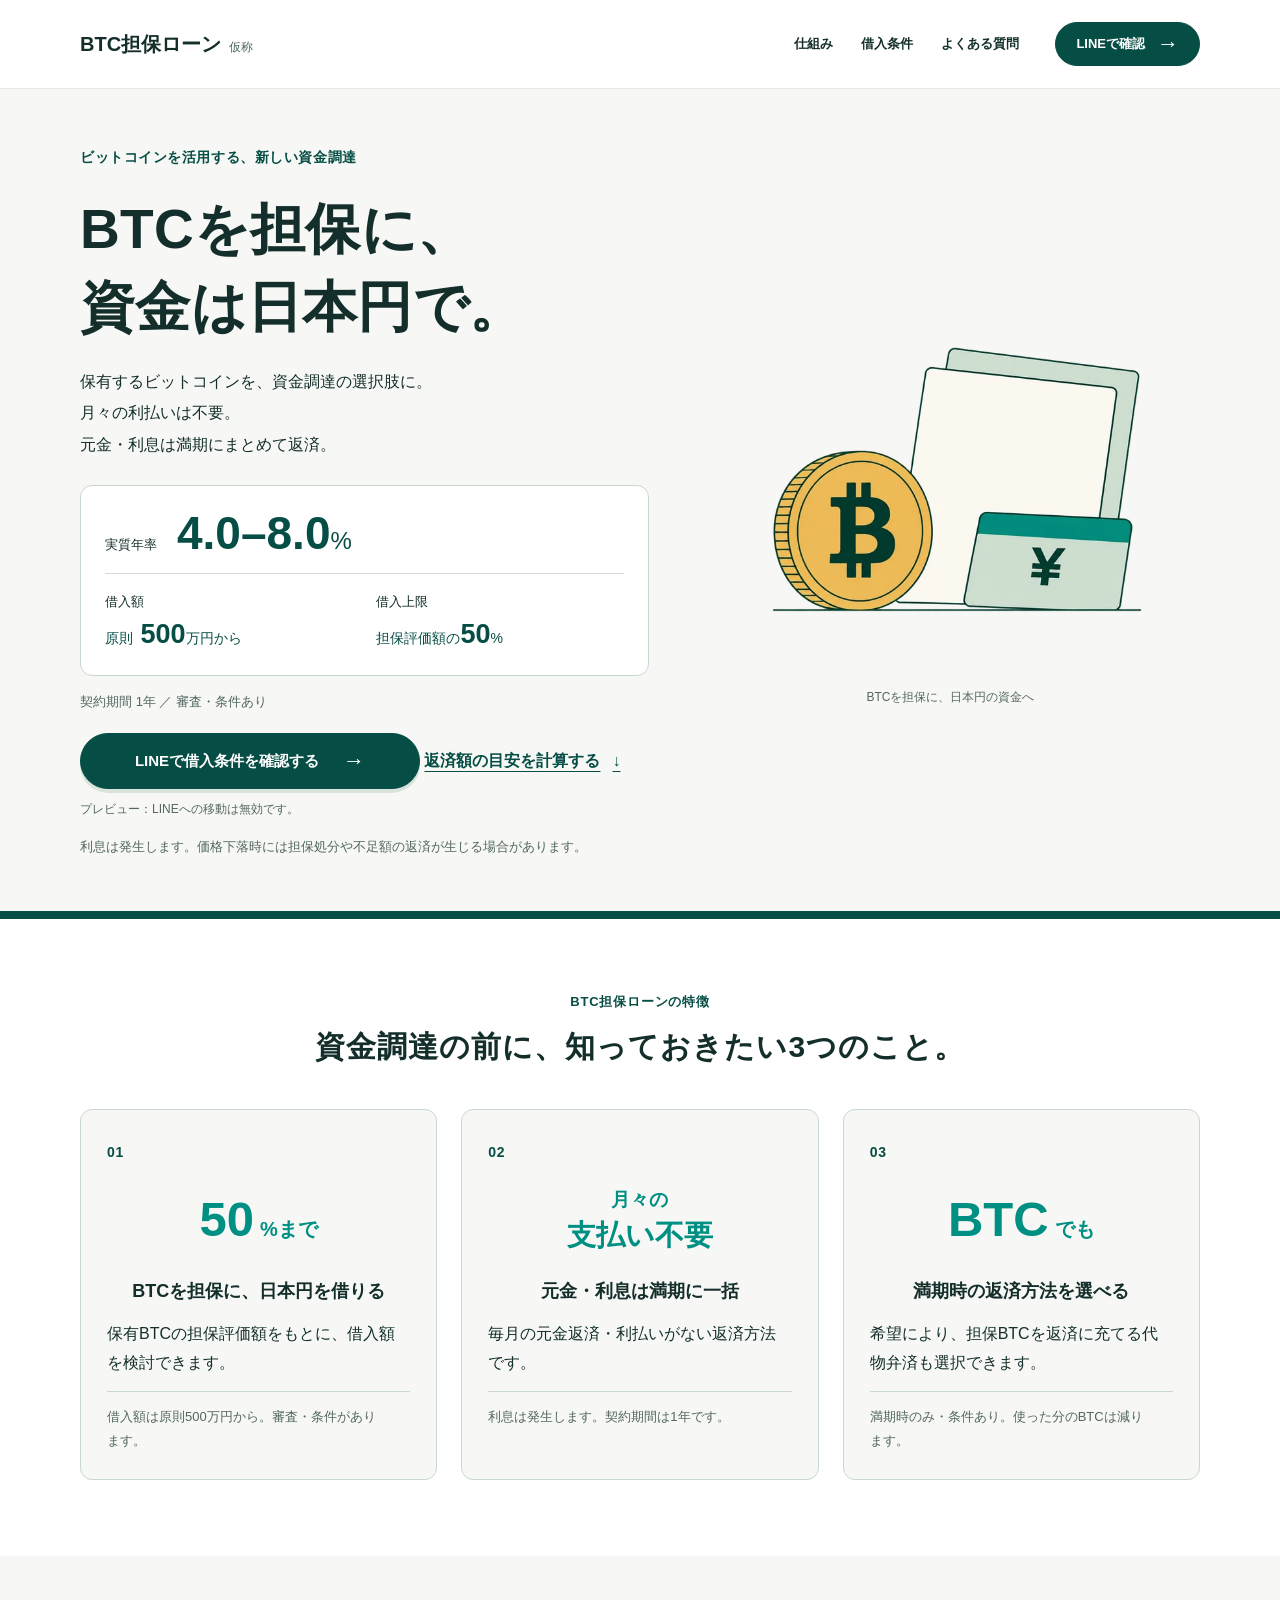
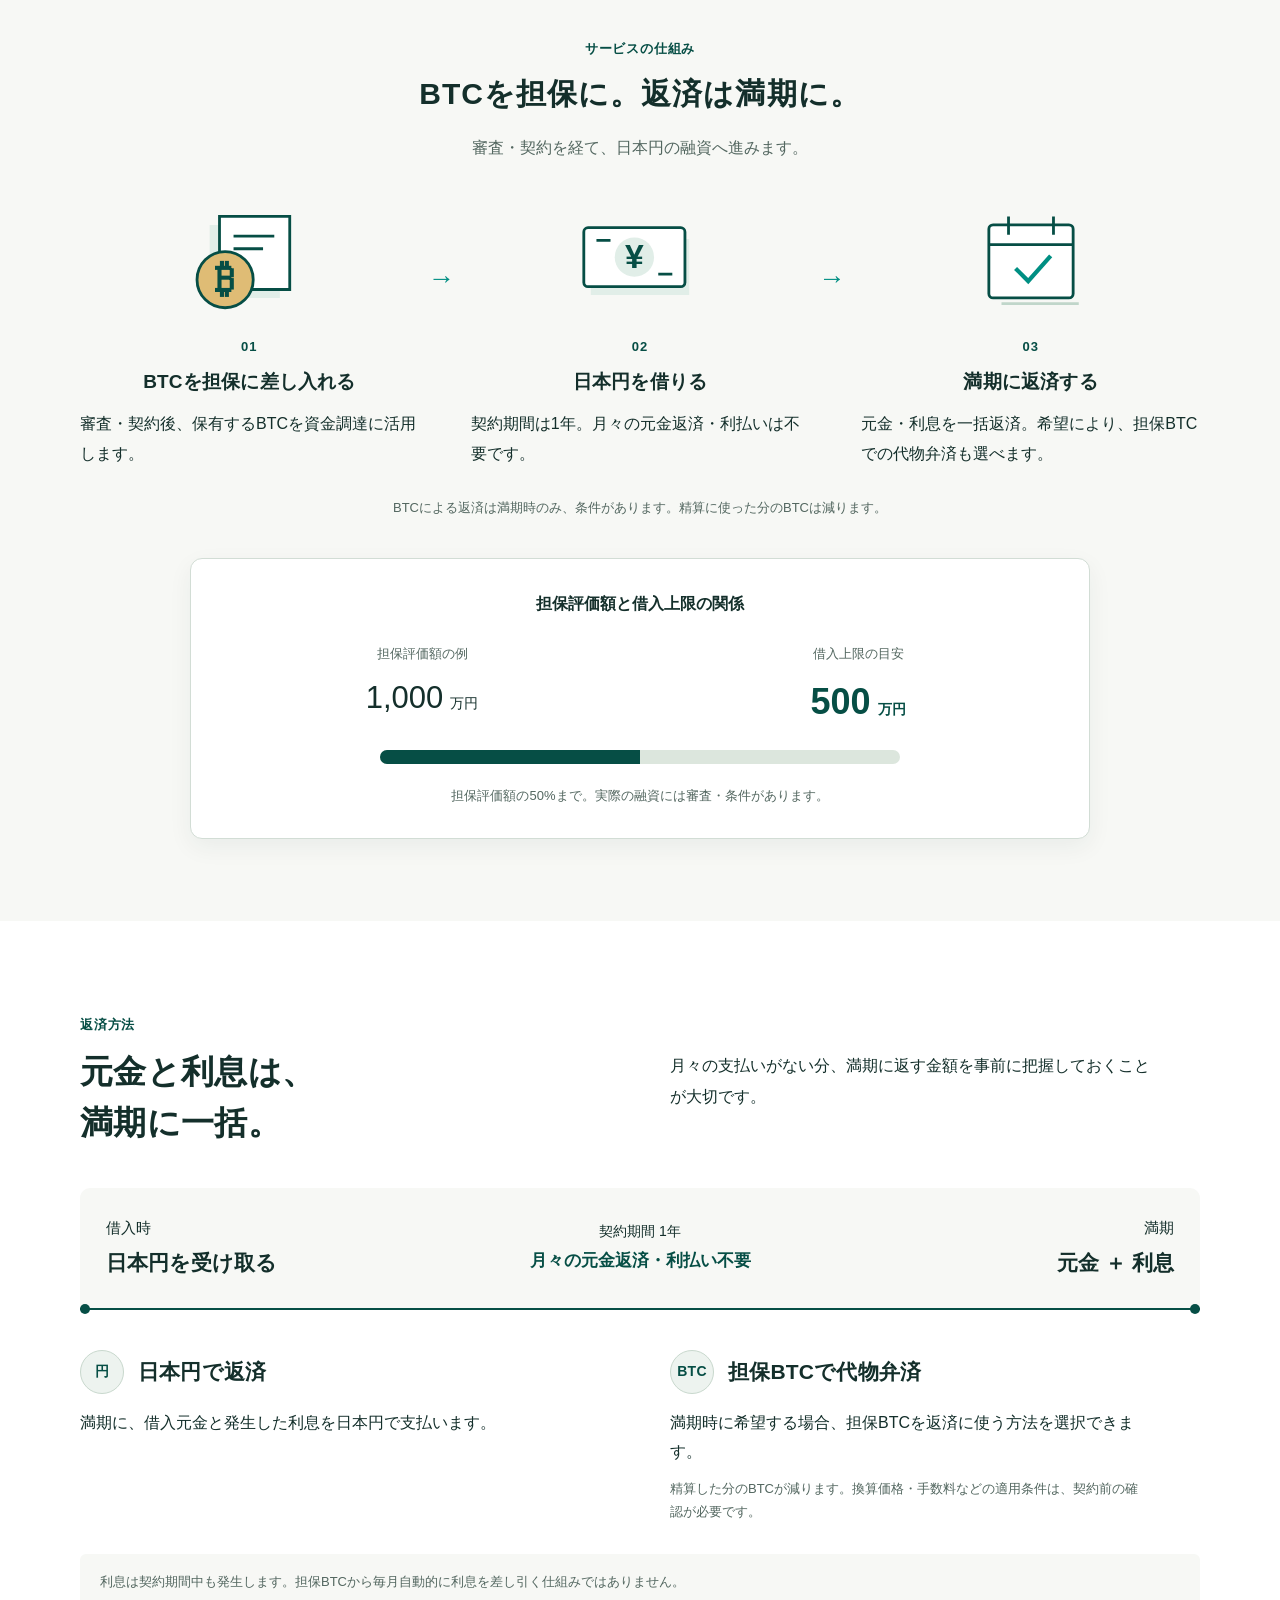
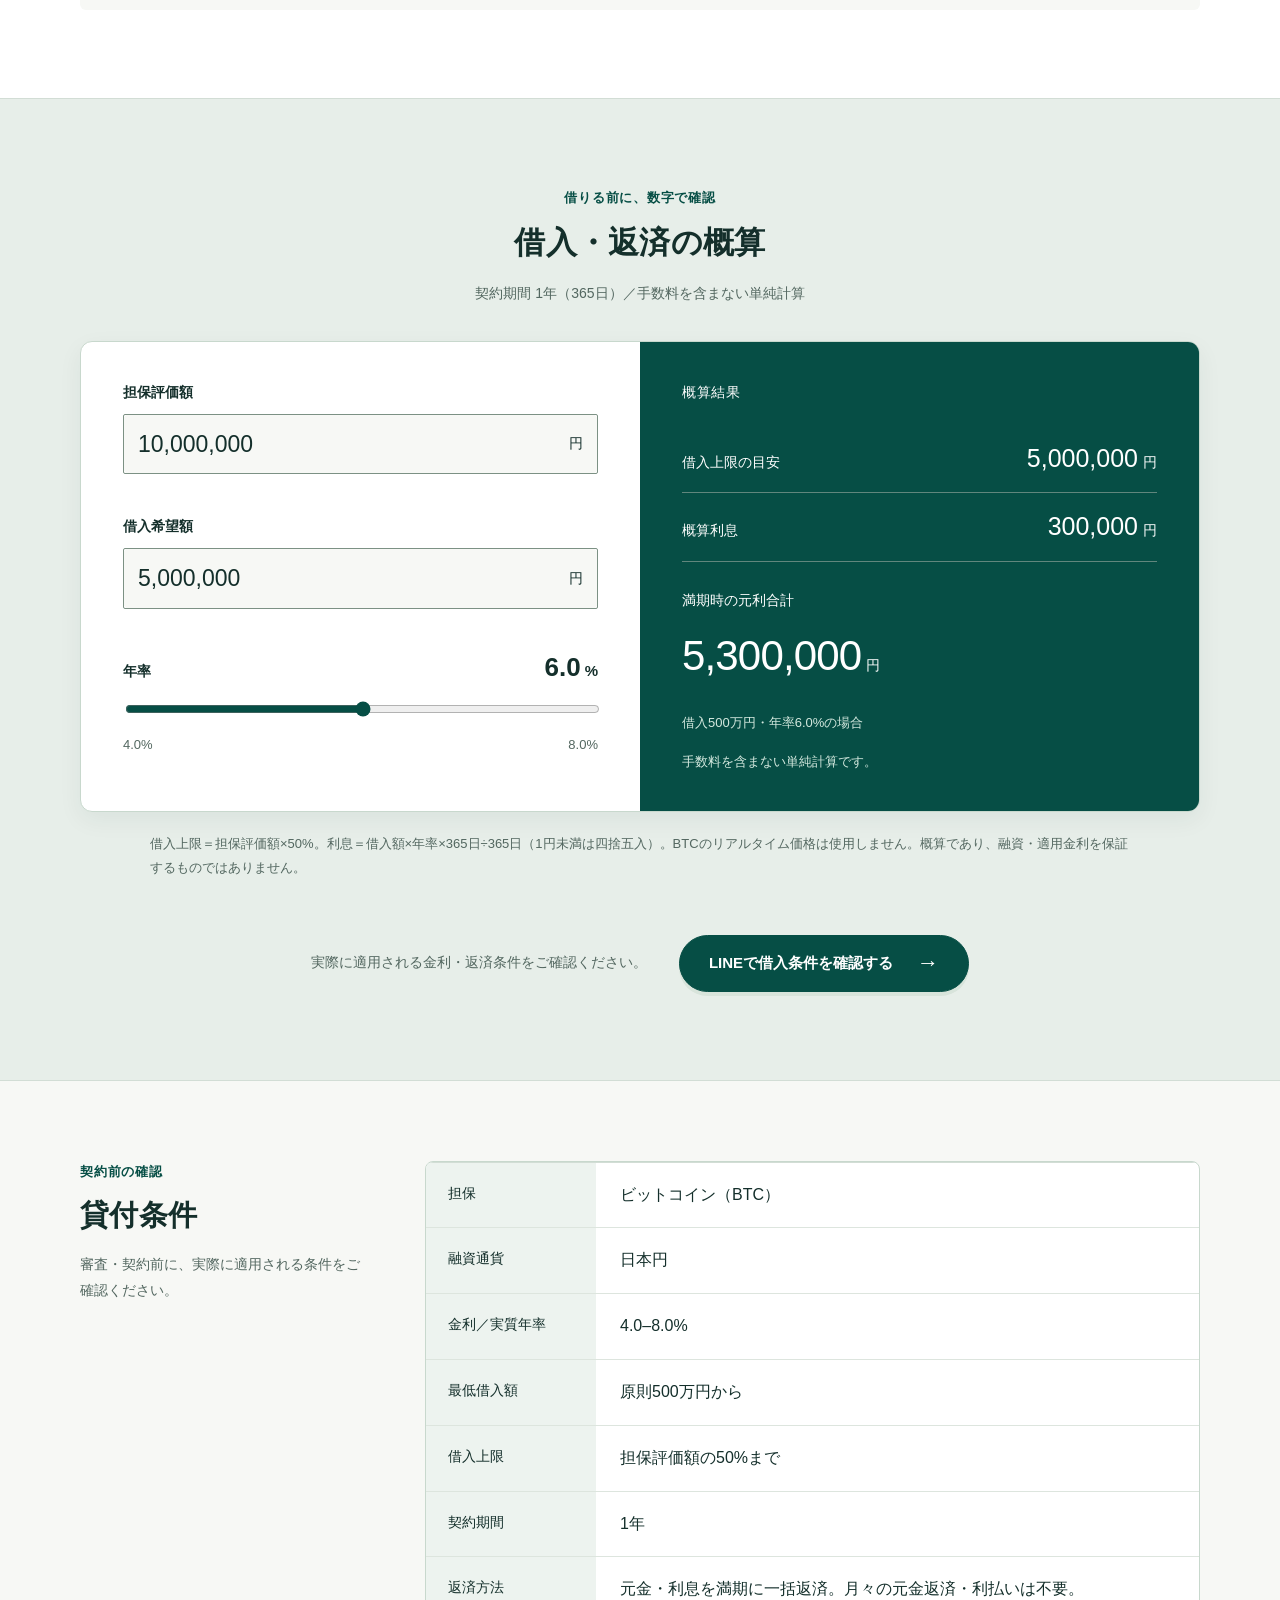
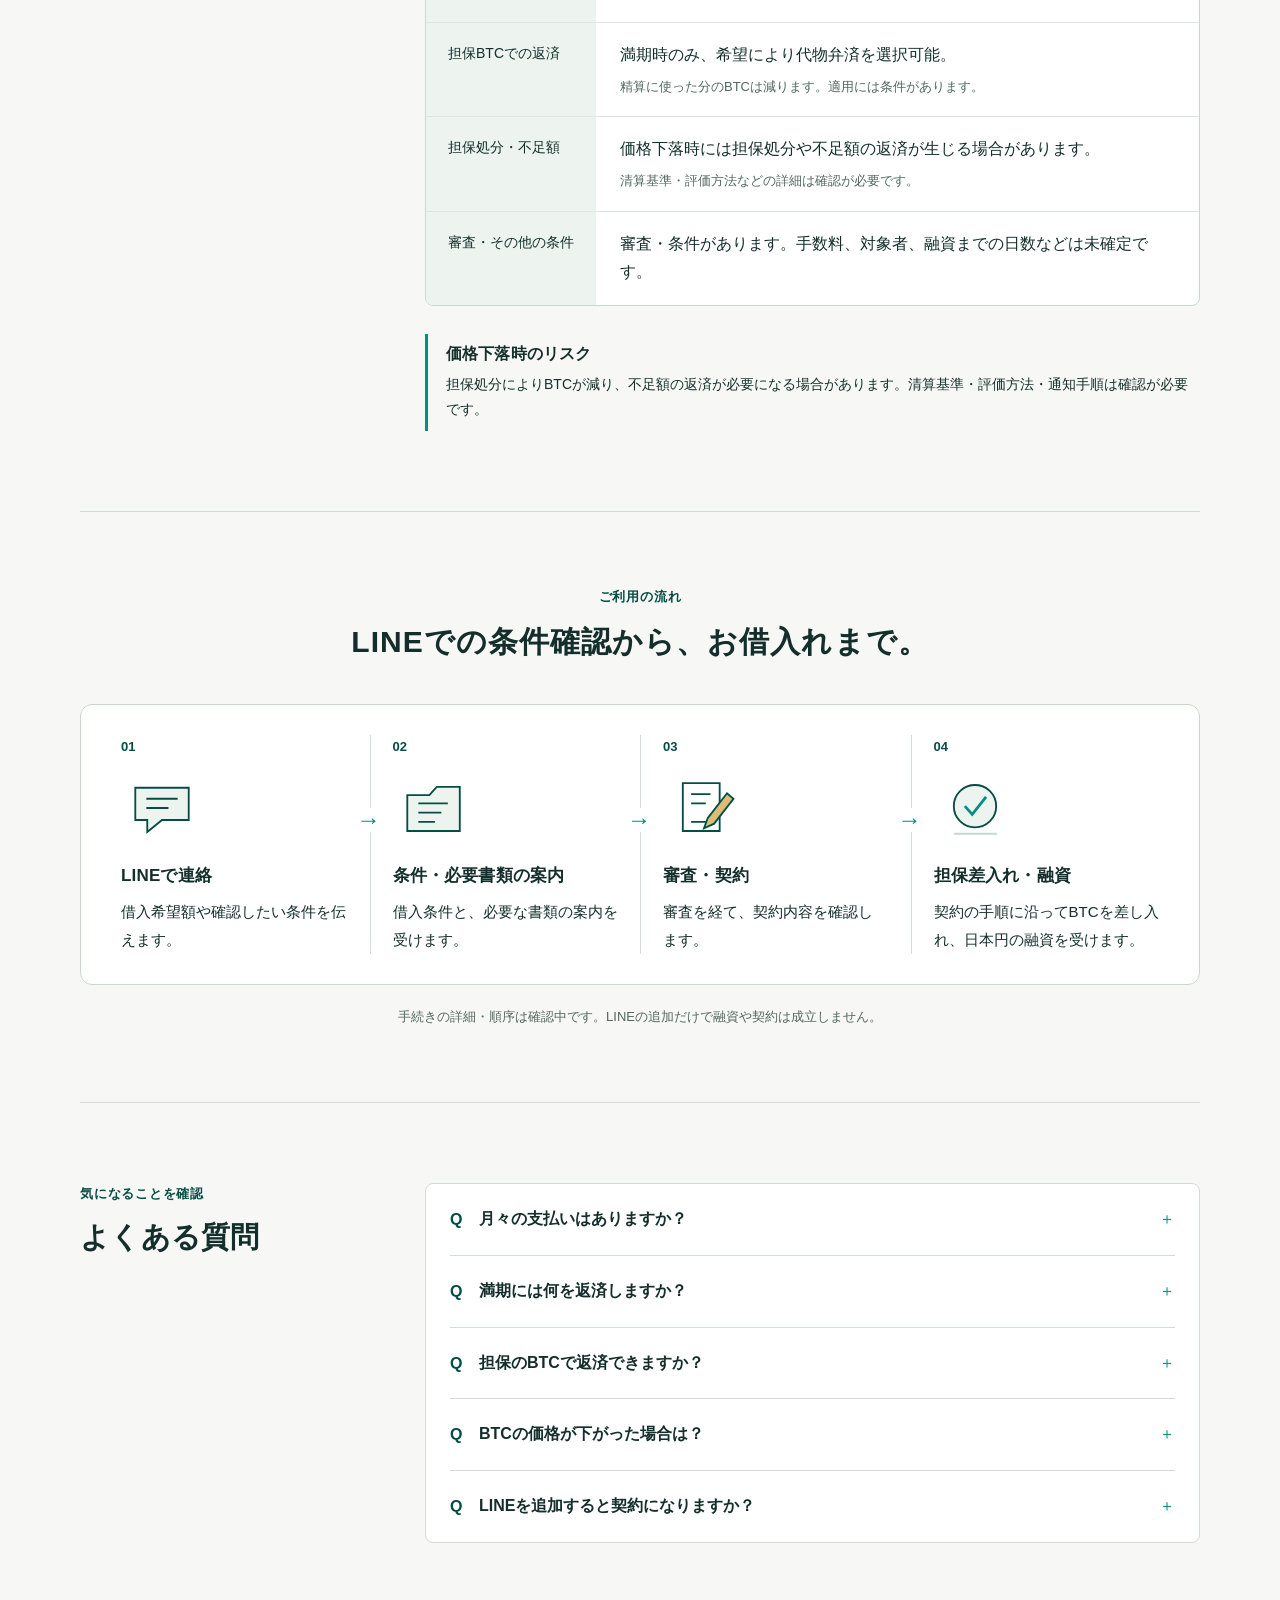
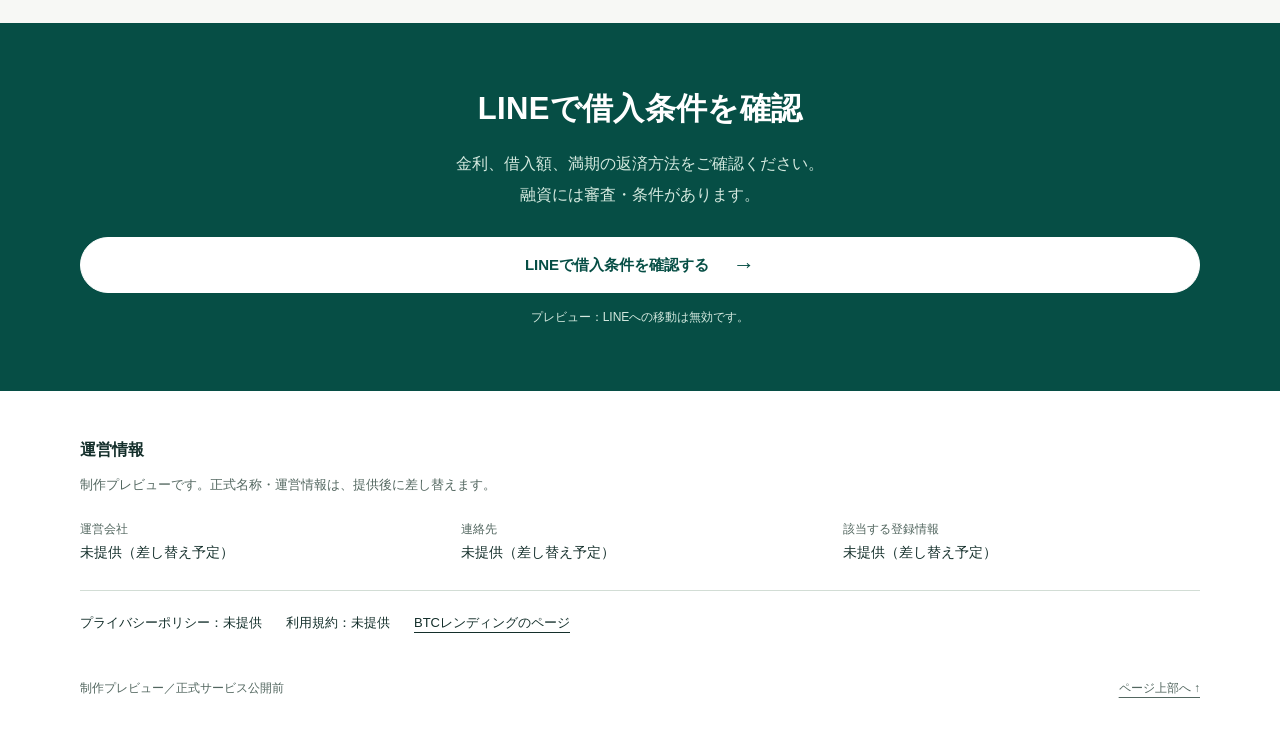
==== commit 42c80dc2: "Align financial LP layout with reference using original explanatory illustrations" ====
--- a/loan/index.html
+++ b/loan/index.html
@@ -1,13 +1,13 @@
 <!doctype html>
-<html lang="ja"><head><meta charset="utf-8"><meta name="viewport" content="width=device-width,initial-scale=1,viewport-fit=cover"><meta name="robots" content="noindex,nofollow"><meta name="theme-color" content="#F7F8F5"><meta name="description" content="BTCを担保に日本円を借りるサービス。借入条件、満期返済の仕組みと概算を確認できます。制作プレビュー。"><title>BTC担保ローン｜制作プレビュー</title><link rel="stylesheet" href="../styles.css"><link rel="stylesheet" href="../visuals.css"><script src="../site-config.js" defer></script><script src="config.js" defer></script><script src="calculator.js" defer></script><script src="loan.js" defer></script><script src="../site.js" defer></script></head>
-<body><a class="skip-link" href="#main">本文へ移動</a>
+<html lang="ja"><head><meta charset="utf-8"><meta name="viewport" content="width=device-width,initial-scale=1,viewport-fit=cover"><meta name="robots" content="noindex,nofollow"><meta name="theme-color" content="#F7F8F5"><meta name="description" content="BTCを担保に日本円を借りるサービス。借入条件、満期返済の仕組みと概算を確認できます。制作プレビュー。"><title>BTC担保ローン｜制作プレビュー</title><link rel="stylesheet" href="../styles.css"><link rel="stylesheet" href="../visuals.css"><link rel="stylesheet" href="../reference-v5.css"><script src="../site-config.js" defer></script><script src="config.js" defer></script><script src="calculator.js" defer></script><script src="loan.js" defer></script><script src="../site.js?v=5" defer></script></head>
+<body class="loan-page reference-page"><a class="skip-link" href="#main">本文へ移動</a>
 <header class="site-header" id="top"><div class="container header-inner"><a class="brand" href="#top"><span data-service-name>BTC担保ローン</span><small data-provisional>仮称</small></a><nav class="header-nav" aria-label="ページ内"><a href="#mechanism">仕組み</a><a href="#terms">借入条件</a><a href="#faq">よくある質問</a></nav><a class="btn btn-small header-cta" data-line role="link" aria-disabled="true" tabindex="0">LINEで確認</a></div></header>
 <main id="main">
 <section class="hero container" aria-labelledby="hero-title">
  <div class="hero-copy">
-  <p class="eyebrow">ビットコイン担保融資</p>
+  <p class="eyebrow">ビットコインを活用する、新しい資金調達</p>
   <h1 id="hero-title"><span>BTCを担保に、</span><span>資金は日本円で。</span></h1>
-  <p class="hero-lead">保有するビットコインを、資金調達の選択肢に。月々の利払いは不要。元金・利息は満期にまとめて返済。</p>
+  <p class="hero-lead"><span>保有するビットコインを、資金調達の選択肢に。</span><span>月々の利払いは不要。</span><span>元金・利息は満期にまとめて返済。</span></p>
   <dl class="hero-terms">
    <div class="rate-term"><dt>実質年率</dt><dd><span data-rate-range>4.0–8.0</span><small>%</small></dd></div>
    <div><dt>借入額</dt><dd><small>原則</small> <span data-min-man>500</span><small>万円から</small></dd></div>
@@ -15,23 +15,32 @@
   </dl>
   <p class="contract-note">契約期間 <span data-term-years>1年</span> ／ 審査・条件あり</p>
   <a class="btn hero-cta" data-line role="link" aria-disabled="true" tabindex="0">LINEで借入条件を確認する</a>
+  <a class="hero-calculator-link" href="#calculator">返済額の目安を計算する <span aria-hidden="true">↓</span></a>
   <p class="hero-note" data-line-note>プレビュー：LINEへの移動は無効です。</p>
   <p class="hero-risk">利息は発生します。価格下落時には担保処分や不足額の返済が生じる場合があります。</p>
  </div>
  <div class="hero-aside visual-hero-aside">
   <figure class="primary-visual loan-primary-visual">
-   <img src="../assets/loan-still-life-v4.webp" srcset="../assets/loan-still-life-v4-small.webp 768w, ../assets/loan-still-life-v4.webp 1440w" sizes="(max-width:700px) calc(100vw - 40px), (max-width:1184px) 44vw, 484px" width="1440" height="960" alt="淡い石材の上の緑のノート、BTCモチーフとペン" fetchpriority="high">
-   <figcaption>BTCを担保にするサービスのイメージ</figcaption>
+   <img src="../assets/loan-overview-v5.webp" srcset="../assets/loan-overview-v5-small.webp 768w, ../assets/loan-overview-v5.webp 1200w" sizes="(max-width:700px) calc(100vw - 40px), (max-width:1184px) 44vw, 484px" width="1200" height="900" alt="BTC、契約書類、日本円の資金調達を表すイラスト" fetchpriority="high">
+   <figcaption>BTCを担保に、日本円の資金へ</figcaption>
   </figure>
  </div>
 </section>
+<section class="feature-section"><div class="container">
+ <div class="central-section-heading"><p class="section-kicker">BTC担保ローンの特徴</p><h2>資金調達の前に、<span class="phrase">知っておきたい3つのこと。</span></h2></div>
+ <div class="feature-columns">
+  <article class="feature-tile"><span class="feature-no">01</span><div class="feature-mark"><span data-ltv>50</span><small>%まで</small></div><h3>BTCを担保に、日本円を借りる</h3><p>保有BTCの担保評価額をもとに、借入額を検討できます。</p><p class="note">借入額は原則<span data-min-man>500</span>万円から。審査・条件があります。</p></article>
+  <article class="feature-tile"><span class="feature-no">02</span><div class="feature-mark feature-mark-words">月々の<span>支払い不要</span></div><h3>元金・利息は満期に一括</h3><p>毎月の元金返済・利払いがない返済方法です。</p><p class="note">利息は発生します。契約期間は<span data-term-years>1年</span>です。</p></article>
+  <article class="feature-tile"><span class="feature-no">03</span><div class="feature-mark">BTC<small>でも</small></div><h3>満期時の返済方法を選べる</h3><p>希望により、担保BTCを返済に充てる代物弁済も選択できます。</p><p class="note">満期時のみ・条件あり。使った分のBTCは減ります。</p></article>
+ </div>
+</div></section>
 <section class="mechanism loan-mechanism container" id="mechanism" aria-labelledby="mechanism-title">
- <h2 id="mechanism-title">担保差入れから、満期返済まで</h2>
+ <div class="central-section-heading"><p class="section-kicker">サービスの仕組み</p><h2 id="mechanism-title">BTCを担保に。<span class="phrase">返済は満期に。</span></h2><p>審査・契約を経て、日本円の融資へ進みます。</p></div>
  <div class="loan-mechanism-layout"><div class="mechanism-description">
  <div class="flow">
-  <article class="flow-step"><h3>BTCを担保に差し入れる</h3><p>審査・契約後、保有するBTCを資金調達に活用します。</p></article>
-  <article class="flow-step"><h3>日本円を借りる</h3><p>契約期間は<span data-term-years>1年</span>。月々の元金返済・利払いは不要です。</p></article>
-  <article class="flow-step"><h3>満期に返済する</h3><p>元金・利息を一括返済。希望により、担保BTCでの代物弁済も選べます。</p></article>
+  <article class="flow-step"><div class="flow-illustration"><svg viewBox="0 0 112 84" aria-hidden="true"><path d="M28 17h50v52H28z" fill="#e1eee8"/><path d="M35 11h50v52H35z" fill="white" stroke="currentColor" stroke-width="2"/><path d="M45 25h29M45 34h21" stroke="currentColor" stroke-width="2"/><circle cx="39" cy="56" r="20" fill="#dfbc75" stroke="currentColor" stroke-width="2"/><text x="39" y="65" text-anchor="middle" fill="currentColor" font-size="28" font-weight="700">₿</text></svg></div><span class="flow-number">01</span><h3>BTCを担保に差し入れる</h3><p>審査・契約後、保有するBTCを資金調達に活用します。</p></article>
+  <article class="flow-step"><div class="flow-illustration"><svg viewBox="0 0 112 84" aria-hidden="true"><path d="M21 27h70v40H21z" fill="#e1eee8"/><rect x="16" y="19" width="72" height="42" rx="3" fill="white" stroke="currentColor" stroke-width="2"/><path d="M25 28h10M69 52h10" stroke="currentColor" stroke-width="2"/><circle cx="52" cy="40" r="14" fill="#e1eee8"/><text x="52" y="48" text-anchor="middle" fill="currentColor" font-size="24" font-weight="700">¥</text></svg></div><span class="flow-number">02</span><h3>日本円を借りる</h3><p>契約期間は<span data-term-years>1年</span>。月々の元金返済・利払いは不要です。</p></article>
+  <article class="flow-step"><div class="flow-illustration"><svg viewBox="0 0 112 84" aria-hidden="true"><rect x="26" y="17" width="60" height="52" rx="3" fill="white" stroke="currentColor" stroke-width="2"/><path d="M26 31h60M40 11v13M72 11v13" stroke="currentColor" stroke-width="2"/><path d="M45 48l9 9 16-18" fill="none" stroke="#008f83" stroke-width="3"/><path d="M35 73h55" stroke="#c0d6ca" stroke-width="2"/></svg></div><span class="flow-number">03</span><h3>満期に返済する</h3><p>元金・利息を一括返済。希望により、担保BTCでの代物弁済も選べます。</p></article>
  </div>
  <p class="note">BTCによる返済は満期時のみ、条件があります。精算に使った分のBTCは減ります。</p>
  </div>
@@ -45,7 +54,7 @@
  </div>
 </section>
 <section class="section repayment-section" id="repayment"><div class="container">
- <div class="repayment-head"><h2><span class="phrase">元金と利息は、</span><br>満期に一括。</h2><p>月々の支払いがない分、満期に返す金額を事前に把握しておくことが大切です。</p></div>
+ <div class="repayment-head"><div><p class="section-kicker">返済方法</p><h2><span class="phrase">元金と利息は、</span><br>満期に一括。</h2></div><p>月々の支払いがない分、満期に返す金額を事前に把握しておくことが大切です。</p></div>
  <div class="payment-line" aria-label="契約期間中は月々の支払い不要、満期に元金と利息を返済">
   <div class="payment-end">借入時<strong>日本円を受け取る</strong></div>
   <div class="payment-period">契約期間 <span data-term-years>1年</span><strong>月々の元金返済・利払い不要</strong></div>
@@ -58,24 +67,22 @@
  <p class="repayment-note">利息は契約期間中も発生します。担保BTCから毎月自動的に利息を差し引く仕組みではありません。</p>
 </div></section>
 <section class="section calculator-section" id="calculator"><div class="container">
- <div class="calculator-heading"><h2>借入・返済の概算</h2><p>契約期間 <span data-term-years>1年</span>（<span data-term-days>365</span>日）／手数料を含まない単純計算</p></div>
+ <div class="calculator-heading"><div><p class="section-kicker">借りる前に、数字で確認</p><h2>借入・返済の概算</h2></div><p>契約期間 <span data-term-years>1年</span>（<span data-term-days>365</span>日）／手数料を含まない単純計算</p></div>
  <div class="calculator-wrap"><form class="calc-form" id="calculator-form" novalidate><div><label class="field-label" for="collateral">担保評価額</label><div class="input-wrap"><input id="collateral" name="collateral" type="text" inputmode="numeric" autocomplete="off" value="10,000,000" aria-describedby="collateral-error"><span>円</span></div><p class="field-error" id="collateral-error" aria-live="polite"></p></div><div><label class="field-label" for="loan">借入希望額</label><div class="input-wrap"><input id="loan" name="loan" type="text" inputmode="numeric" autocomplete="off" value="5,000,000" aria-describedby="loan-error"><span>円</span></div><p class="field-error" id="loan-error" aria-live="polite"></p></div><div><label class="field-label" for="rate"><span>年率</span><output id="rate-value" for="rate">6.0<span>%</span></output></label><input id="rate" name="rate" type="range" min="4" max="8" step="0.1" value="6" aria-describedby="rate-error"><div class="range-labels"><span data-rate-min>4.0%</span><span data-rate-max>8.0%</span></div><p class="field-error" id="rate-error" aria-live="polite"></p></div></form><div class="calc-results" aria-live="polite" aria-atomic="true"><p class="eyebrow">概算結果</p><dl><div class="result-row"><dt>借入上限の目安</dt><dd><span id="result-limit">5,000,000</span><small>円</small></dd></div><div class="result-row"><dt>概算利息</dt><dd><span id="result-interest">300,000</span><small>円</small></dd></div><div class="result-row total"><dt>満期時の元利合計</dt><dd><span id="result-total">5,300,000</span><small>円</small></dd></div></dl><p id="result-message">借入500万円・年率6.0%の場合</p><p class="note">手数料を含まない単純計算です。</p></div></div>
  <p class="calculator-footnote">借入上限＝担保評価額×<span data-ltv>50</span>%。利息＝借入額×年率×<span data-term-days>365</span>日÷365日（1円未満は四捨五入）。BTCのリアルタイム価格は使用しません。概算であり、融資・適用金利を保証するものではありません。</p>
  <div class="inline-cta"><p>実際に適用される金利・返済条件をご確認ください。</p><a class="btn" data-line role="link" aria-disabled="true" tabindex="0">LINEで借入条件を確認する</a></div>
 </div></section>
 <section class="section container" id="terms"><div class="information-grid">
- <div class="information-heading"><h2>貸付条件</h2><p>審査・契約前に、実際に適用される条件をご確認ください。</p></div>
+ <div class="information-heading"><p class="section-kicker">契約前の確認</p><h2>貸付条件</h2><p>審査・契約前に、実際に適用される条件をご確認ください。</p></div>
  <div><dl class="terms-list"><div><dt>担保</dt><dd>ビットコイン（BTC）</dd></div><div><dt>融資通貨</dt><dd>日本円</dd></div><div><dt>金利／実質年率</dt><dd><span data-rate-range>4.0–8.0</span>%</dd></div><div><dt>最低借入額</dt><dd>原則<span data-min-man>500</span>万円から</dd></div><div><dt>借入上限</dt><dd>担保評価額の<span data-ltv>50</span>%まで</dd></div><div><dt>契約期間</dt><dd><span data-term-years>1年</span></dd></div><div><dt>返済方法</dt><dd>元金・利息を満期に一括返済。月々の元金返済・利払いは不要。</dd></div><div><dt>担保BTCでの返済</dt><dd>満期時のみ、希望により代物弁済を選択可能。<span class="note">精算に使った分のBTCは減ります。適用には条件があります。</span></dd></div><div><dt>担保処分・不足額</dt><dd>価格下落時には担保処分や不足額の返済が生じる場合があります。<span class="note">清算基準・評価方法などの詳細は確認が必要です。</span></dd></div><div><dt>審査・その他の条件</dt><dd>審査・条件があります。手数料、対象者、融資までの日数などは未確定です。</dd></div></dl><aside class="risk-strip"><h3>価格下落時のリスク</h3><p>担保処分によりBTCが減り、不足額の返済が必要になる場合があります。清算基準・評価方法・通知手順は確認が必要です。</p></aside></div>
 </div></section>
 <section class="section process-section container" id="process">
- <div class="section-heading process-heading"><h2><span class="phrase">LINEから</span><span class="phrase">融資まで</span></h2>
-  <figure class="process-vignette"><img src="../assets/conditions-editorial-v4-small.webp" width="768" height="576" alt="" loading="lazy" decoding="async"></figure>
- </div>
+ <div class="central-section-heading"><p class="section-kicker">ご利用の流れ</p><h2>LINEでの条件確認から、<span class="phrase">お借入れまで。</span></h2></div>
  <ol class="process-list" id="process-steps"></ol>
  <p class="note">手続きの詳細・順序は確認中です。LINEの追加だけで融資や契約は成立しません。</p>
 </section>
 <section class="section faq-section container" id="faq"><div class="information-grid">
- <div class="information-heading"><h2>よくある質問</h2></div>
+ <div class="information-heading"><p class="section-kicker">気になることを確認</p><h2>よくある質問</h2></div>
  <div class="faq-list">
   <details><summary>月々の支払いはありますか？</summary><p>月々の元金返済・利払いは不要です。利息は発生し、元金とともに満期に返済します。</p></details>
   <details><summary>満期には何を返済しますか？</summary><p>借入元金と、契約期間中に発生した利息を一括で返済します。適用金利やその他の費用は契約条件をご確認ください。</p></details>
--- a/visuals.css
+++ b/visuals.css
@@ -75,3 +75,9 @@
  .process-heading h2{font-size:26px;line-height:1.65}
 }
 @media(max-width:360px){:root{--vignette-width:112px}.process-heading h2{font-size:24px}.loan-mechanism h2{font-size:23px}}
+
+/* Tablet: keep the short endpoint phrase on a single line. */
+@media (min-width:701px) and (max-width:1050px) {
+  .payment-line { grid-template-columns: minmax(160px,1fr) 2fr minmax(120px,1fr); gap:16px; }
+  .payment-end strong { font-size:20px; white-space:nowrap; }
+}
--- a/reference-v5.css
+++ b/reference-v5.css
@@ -0,0 +1,187 @@
+/* v5 — Fintertech本体を構成・図解・情報密度の基準とした独自デザイン。 */
+:root{
+ --section:88px;--radius:8px;--panel-radius:12px;--button-radius:999px;
+ --v5-paper:#f4f6f2;--v5-soft:#edf3ef;--v5-rule:#c8d8cd;
+ --v5-shadow:0 8px 24px rgba(20,47,43,.06);
+}
+.reference-page{background:var(--paper)}
+.reference-page h1,.reference-page h2,.reference-page h3{font-weight:750}
+.reference-page .site-header{background:rgba(255,255,255,.98);border-top:0;border-bottom:1px solid #e4eae4}
+.reference-page .header-inner{min-height:88px}
+.reference-page .brand{font-size:20px;letter-spacing:0}
+.reference-page .header-nav{font-weight:700;font-size:13px}
+.reference-page .btn{border-radius:var(--button-radius);background:var(--green);font-size:15px;min-height:56px;padding-inline:29px;box-shadow:0 4px 0 #d8e4db}
+.reference-page .btn:hover{background:#076257}
+.reference-page .btn:after{content:'→';font-size:22px;line-height:1}
+.reference-page .btn-small{font-size:13px;min-height:43px;padding:10px 20px;box-shadow:none}
+.reference-page .hero{grid-template-columns:minmax(0,1.14fr) minmax(0,1fr);gap:52px;padding-block:56px 52px;align-items:center}
+.reference-page .eyebrow{font-size:14px;letter-spacing:.04em;margin-bottom:19px}
+.reference-page h1{font-size:clamp(38px,4.3vw,56px);line-height:1.42;letter-spacing:.005em}
+.reference-page .hero-lead{font-size:16px;line-height:1.95;margin-top:20px;max-width:540px;text-wrap:pretty}
+.reference-page .hero-lead>span{display:block}
+.reference-page .hero-terms{background:white;border:1px solid var(--v5-rule);border-radius:var(--panel-radius);padding:20px 24px;gap:16px 24px;margin-block:25px 14px}
+.reference-page .hero-terms .rate-term{border-bottom:1px solid var(--line);padding-bottom:12px;gap:20px}
+.reference-page .hero-terms .rate-term dd{font-size:46px;color:var(--green);letter-spacing:0}
+.reference-page .hero-terms dt{color:var(--ink);font-size:13px}
+.reference-page .hero-terms dd{font-size:27px;color:var(--green)}
+.reference-page .contract-note{font-size:13px;margin-bottom:16px}
+.reference-page .hero-cta{width:auto;min-width:340px}
+.reference-page .hero-note{font-size:12px;margin-top:10px}
+.reference-page .hero-risk{font-size:13px;margin-top:14px;max-width:510px}
+.reference-page .primary-visual img{aspect-ratio:4/3;height:auto;width:100%;object-fit:contain;object-position:center;mix-blend-mode:normal}
+.reference-page .primary-visual figcaption{border:0;padding:0;text-align:center;font-size:12px;color:var(--muted);margin-top:16px}
+.reference-page .section-kicker{font-size:13px;font-weight:700;color:var(--green);letter-spacing:.06em;line-height:1.7;margin:0 0 10px}
+.reference-page .central-section-heading{text-align:center;max-width:850px;margin:0 auto 38px}
+.reference-page .central-section-heading h2{font-size:30px;line-height:1.6;letter-spacing:.035em;text-wrap:balance}
+.reference-page .central-section-heading>p:not(.section-kicker){margin-top:15px;font-size:16px;color:var(--muted)}
+.reference-page .feature-section{background:white;border-top:8px solid var(--green);padding:72px 0 76px}
+.reference-page .feature-columns{display:grid;grid-template-columns:repeat(3,minmax(0,1fr));gap:24px}
+.reference-page .feature-tile{position:relative;background:var(--paper);border:1px solid var(--v5-rule);border-radius:var(--panel-radius);padding:30px 26px 26px}
+.reference-page .feature-no{display:block;font-size:14px;color:var(--green);font-weight:700;letter-spacing:.05em;margin-bottom:20px}
+.reference-page .feature-mark{display:flex;justify-content:center;align-items:baseline;gap:6px;height:80px;font-size:49px;line-height:1.35;font-weight:750;color:var(--emerald);letter-spacing:0}
+.reference-page .feature-mark small{font-size:20px;font-weight:700}
+.reference-page .feature-mark-words{display:block;text-align:center;font-size:19px;line-height:1.5}
+.reference-page .feature-mark-words span{display:block;font-size:29px}
+.reference-page .feature-tile h3{font-size:18px;text-align:center;margin:12px 0 14px;letter-spacing:0}
+.reference-page .feature-tile p{font-size:16px;line-height:1.85;text-wrap:pretty}
+.reference-page .feature-tile .note{font-size:13px;margin-top:13px;padding-top:13px;border-top:1px solid var(--v5-rule)}
+.reference-page .loan-mechanism{border:0;padding-block:82px}
+.reference-page .loan-mechanism h2{margin-bottom:0}
+.reference-page .loan-mechanism-layout{display:block}
+.reference-page .loan-mechanism .flow{display:grid;grid-template-columns:repeat(3,minmax(0,1fr));gap:52px}
+.reference-page .loan-mechanism .flow-step{border:0;padding:0;margin:0;position:relative;text-align:center}
+.reference-page .loan-mechanism .flow-step:before{content:none}
+.reference-page .loan-mechanism .flow-step:not(:last-child):after{content:'→';position:absolute;right:-36px;top:53px;font-size:27px;color:var(--emerald)}
+.reference-page .flow-illustration{height:118px;max-width:170px;margin:0 auto 16px;color:var(--green)}
+.reference-page .flow-illustration svg{width:100%;height:100%}
+.reference-page .flow-number{display:block;font-size:13px;color:var(--green);font-weight:700;margin-bottom:7px;letter-spacing:.08em}
+.reference-page .loan-mechanism .flow-step h3{font-size:19px;line-height:1.65;margin-bottom:12px}
+.reference-page .loan-mechanism .flow-step p{font-size:16px;text-align:left;line-height:1.85}
+.reference-page .mechanism-description>.note{text-align:center;font-size:13px;margin-top:28px}
+.reference-page .loan-mechanism .loan-map{display:grid;grid-template-columns:1fr 1fr;gap:20px 50px;margin:38px auto 0;max-width:900px;background:white;border:1px solid var(--line);border-radius:var(--panel-radius);padding:30px 38px;box-shadow:var(--v5-shadow)}
+.reference-page .map-title{grid-column:1/-1;text-align:center;margin:0;font-size:16px}
+.reference-page .map-value{display:block;text-align:center;grid-row:2}
+.reference-page .map-value strong{display:block;font-size:31px;line-height:1.6;margin-top:5px}
+.reference-page .map-value.loan-limit strong{font-size:36px}
+.reference-page .valuation-track{grid-column:1/-1;grid-row:3;width:min(100%,520px);margin:0 auto;height:14px;border-radius:7px;overflow:hidden}
+.reference-page .loan-map .note{grid-column:1/-1;text-align:center;margin:0}
+.reference-page .repayment-section{background:white;border:0}
+.reference-page .repayment-head{gap:60px;align-items:center;margin-bottom:40px}
+.reference-page .repayment-head h2{font-size:33px}
+.reference-page .repayment-head>p{font-size:16px;line-height:1.95}
+.reference-page .payment-line{background:var(--paper);border-bottom:2px solid var(--green);border-radius:10px 10px 0 0;padding:28px 26px;gap:20px;grid-template-columns:minmax(170px,1fr) 2fr minmax(130px,1fr)}
+.reference-page .payment-end strong{font-size:21px;white-space:nowrap}
+.reference-page .payment-period{background:transparent;padding:0 8px}
+.reference-page .payment-period strong{font-size:17px;color:var(--green)}
+.reference-page .repayment-options{gap:60px}
+.reference-page .repayment-option h3{font-size:21px}
+.reference-page .currency-label{border-radius:50%;border-color:var(--v5-rule);color:var(--green);background:var(--v5-soft);font-weight:700}
+.reference-page .repayment-note{background:var(--paper);border:0;padding:16px 20px;border-radius:6px;font-size:13px}
+.reference-page .calculator-section{background:#e7eee9;border-block:1px solid var(--line)}
+.reference-page .calculator-heading{display:block;text-align:center;margin-bottom:34px}
+.reference-page .calculator-heading h2{font-size:31px}
+.reference-page .calculator-heading>p{margin-top:14px}
+.reference-page .calculator-wrap{background:white;border:1px solid var(--v5-rule);border-radius:var(--panel-radius);box-shadow:var(--v5-shadow);overflow:hidden}
+.reference-page .calc-form{padding:38px 42px}
+.reference-page .input-wrap{border-radius:7px;background:var(--paper)}
+.reference-page .input-wrap input{background:transparent}
+.reference-page .calc-results{background:var(--green);padding:38px 42px}
+.reference-page .calc-results .eyebrow{font-size:14px;color:white}
+.reference-page .calculator-footnote{font-size:13px;max-width:980px;margin-inline:auto}
+.reference-page .inline-cta{justify-content:center;gap:32px;padding-top:26px}
+.reference-page .inline-cta p{font-size:14px}
+.reference-page .information-grid{grid-template-columns:280px minmax(0,1fr);gap:65px}
+.reference-page #terms,.reference-page #conditions{padding-block:80px}
+.reference-page .terms-list{border:1px solid var(--v5-rule);background:white;border-radius:8px;overflow:hidden}
+.reference-page .terms-list>div{grid-template-columns:170px minmax(0,1fr);gap:0;padding:0;border-bottom:1px solid #dde5de}
+.reference-page .terms-list>div:last-child{border-bottom:0}
+.reference-page .terms-list dt{padding:18px 22px;background:var(--v5-soft);font-size:14px;color:var(--ink)}
+.reference-page .terms-list dd{padding:18px 24px;font-size:16px}
+.reference-page .risk-strip{background:transparent;border-left:3px solid var(--emerald);padding:8px 0 8px 18px;margin-top:28px}
+.reference-page .process-section{padding-block:74px;border-top:1px solid var(--line)}
+.reference-page .process-list{gap:0;border:1px solid var(--v5-rule);background:white;border-radius:var(--panel-radius);padding:30px 18px;counter-reset:process}
+.reference-page .process-list li{position:relative;border:0;padding:0 22px}
+.reference-page .process-list li+li{border-left:1px solid var(--line)}
+.reference-page .process-list li:before{display:block;font-size:13px;font-weight:700;color:var(--green);position:static;margin:0 0 14px}
+.reference-page .process-list li:not(:last-child):after{content:'→';position:absolute;right:-11px;top:73px;background:white;color:var(--emerald);font-size:24px;z-index:1;line-height:1}
+.reference-page .process-icon{display:block;width:82px;height:70px;color:var(--green);margin-bottom:20px}
+.reference-page .process-list h3{font-size:17px;margin-bottom:10px}
+.reference-page .process-list p{font-size:15px;line-height:1.85;text-wrap:pretty}
+.reference-page .process-list+.note{margin-top:20px;text-align:center;font-size:13px}
+.reference-page .faq-section{padding-block:80px;border-top:1px solid var(--line)}
+.reference-page .faq-list{background:white;border-radius:8px;border:1px solid var(--line);padding-inline:24px}
+.reference-page .faq-list details:last-child{border-bottom:0}
+.reference-page .faq-list summary{padding-left:29px;font-size:16px;line-height:1.8}
+.reference-page .faq-list summary:before{content:'Q';position:absolute;left:0;top:22px;color:var(--green);font-weight:750}
+.reference-page .faq-list details p{font-size:16px;padding-left:29px}
+.reference-page .final-cta{background:var(--green);padding-block:62px}
+.reference-page .final-inner{display:block;text-align:center}
+.reference-page .final-cta h2{font-size:31px}
+.reference-page .final-cta p{font-size:16px;margin-top:16px;line-height:1.9}
+.reference-page .final-action{margin-top:27px;min-width:0}
+.reference-page .final-cta .btn{min-width:390px;background:white;color:var(--green);box-shadow:none;border-color:white}
+.reference-page .final-cta .note{margin-top:13px;font-size:12px}
+.reference-page .site-footer{background:white;padding-block:44px 30px}
+.reference-page .footer-bottom{padding-top:22px}
+.reference-page .proposal-label{border:1px solid var(--v5-rule);background:white;font-size:12px;padding:5px 12px;margin-bottom:17px}
+.reference-page .proposal-terms{background:white;border:1px solid var(--v5-rule);border-radius:var(--panel-radius);padding:18px 24px;margin-block:24px 14px;gap:18px 24px}
+.reference-page .proposal-terms dt{font-size:13px;color:var(--ink)}
+.reference-page .proposal-terms dd{font-size:29px;color:var(--green)}
+.reference-page .proposal-terms .pending-rate{border-top:1px solid var(--line);padding-top:13px;gap:20px}
+.reference-page .proposal-terms .pending-rate dd{font-size:20px}
+.reference-page .lending-mechanism{background:var(--paper);border:0}
+.reference-page .lending-mechanism .lending-journey{padding:32px;background:white;border:1px solid var(--v5-rule);border-radius:var(--panel-radius)}
+.reference-page .lending-mechanism-heading{display:block;text-align:center;max-width:800px;margin-inline:auto}
+.reference-page .lending-mechanism-heading p{margin-top:14px}
+.reference-page .lending-risk-section{background:white;border:0}
+.reference-page .lending-risk-section .risk-grid{border-top:1px solid var(--line);padding-top:30px}
+.reference-page .risk-item .risk-label{color:var(--green)}
+.reference-page .feature-tile .feature-mark[data-lend]{font-size:32px;padding-top:10px;white-space:normal}
+@media (min-width:1051px){.reference-page .site-header{position:sticky;top:0;z-index:25}html{scroll-padding-top:112px}}
+@media(max-width:1050px){
+ .reference-page .hero{gap:30px;padding-block:44px}.reference-page h1{font-size:43px}.reference-page .hero-cta{min-width:0;width:100%}
+ .reference-page .header-inner{gap:22px}.reference-page .brand{font-size:18px}.reference-page .header-nav{gap:17px}.reference-page .btn-small{padding-inline:15px}
+ .reference-page .hero-terms{padding:19px 20px;gap:12px 18px}.reference-page .hero-terms dd{font-size:23px}.reference-page .hero-terms dd small{font-size:12px}
+ .reference-page .feature-columns{gap:18px}.reference-page .feature-tile{padding:23px 20px}.reference-page .feature-tile h3{font-size:17px}.reference-page .feature-mark{font-size:42px}.reference-page .feature-mark-words{font-size:18px}.reference-page .feature-mark-words span{font-size:25px}
+ .reference-page .loan-mechanism .flow{gap:35px}.reference-page .loan-mechanism .flow-step:not(:last-child):after{right:-26px}.reference-page .loan-mechanism .flow-step h3{font-size:17px}
+ .reference-page .payment-line{padding:25px 18px;grid-template-columns:minmax(160px,1fr) 2fr minmax(120px,1fr);gap:14px}.reference-page .payment-end strong{font-size:20px}.reference-page .payment-period strong{font-size:16px}
+ .reference-page .calc-form,.reference-page .calc-results{padding:30px}.reference-page .information-grid{grid-template-columns:210px minmax(0,1fr);gap:40px}
+ .reference-page .terms-list>div{grid-template-columns:130px minmax(0,1fr)}.reference-page .terms-list dt{padding:16px}.reference-page .terms-list dd{padding:16px 18px}
+ .reference-page .process-list{grid-template-columns:repeat(2,minmax(0,1fr));gap:30px 0}.reference-page .process-list li:nth-child(3){border-left:0}.reference-page .process-list li:nth-child(2):after{display:none}
+ .reference-page .proposal-terms{padding:19px 20px}.reference-page .proposal-terms dd{font-size:25px}
+}
+@media(max-width:800px){
+ .reference-page .hero{grid-template-columns:minmax(0,1.2fr) minmax(0,.9fr);gap:20px}.reference-page h1{font-size:37px}.reference-page .eyebrow{font-size:12px}
+ .reference-page .hero-terms .rate-term dd{font-size:38px}.reference-page .hero-terms dd{font-size:21px}.reference-page .hero-lead>span{display:inline}
+ .reference-page .feature-tile{padding-inline:17px}.reference-page .feature-tile h3{text-align:left}.reference-page .feature-mark{font-size:39px}.reference-page .feature-mark-words{font-size:18px}.reference-page .feature-mark-words span{font-size:23px}
+ .reference-page .information-grid{grid-template-columns:1fr;gap:26px}.reference-page .information-heading p{max-width:none}.reference-page .terms-list>div{grid-template-columns:180px minmax(0,1fr)}
+ .reference-page .loan-mechanism .loan-map{padding:28px}.reference-page .lending-mechanism .lending-journey{padding:28px;gap:24px}
+ .reference-page .central-section-heading h2{font-size:28px}.reference-page .repayment-head{gap:32px}.reference-page .repayment-head h2{font-size:29px}
+}
+@media(max-width:700px){
+ :root{--gutter:20px;--section:58px;--panel-radius:9px}
+ .reference-page .header-inner{min-height:0;padding-top:13px;gap:0}.reference-page .brand{font-size:17px}.reference-page .brand small{font-size:11px;margin-left:6px}.reference-page .header-nav{font-size:12px;gap:25px;margin-top:8px}.reference-page .btn-small{font-size:11px;min-height:34px;padding:7px 12px;gap:8px}.reference-page .btn-small:after{font-size:18px}
+ .reference-page .hero{display:grid;grid-template-columns:1fr;gap:24px;padding:33px 0 36px}.reference-page h1{font-size:34px;line-height:1.45;letter-spacing:0}
+ .reference-page .eyebrow{font-size:12px;margin-bottom:14px}.reference-page .hero-lead{font-size:16px;line-height:1.85;margin-top:18px}.reference-page .hero-lead>span{display:inline}
+ .reference-page .hero-terms{padding:17px 19px;margin:23px 0 13px;gap:13px 18px}.reference-page .hero-terms .rate-term{gap:21px;padding-bottom:13px}.reference-page .hero-terms .rate-term dd{font-size:39px}.reference-page .hero-terms .rate-term dd small{font-size:21px}.reference-page .hero-terms dt{font-size:12px}.reference-page .hero-terms dd{font-size:25px}.reference-page .hero-terms dd small{font-size:12px}
+ .reference-page .contract-note{font-size:12px;margin-bottom:17px}.reference-page .btn{font-size:15px;min-height:56px;padding:15px 18px;gap:18px}.reference-page .btn-small{font-size:11px;min-height:34px;padding:7px 12px;gap:8px}
+ .reference-page .hero-note{font-size:12px}.reference-page .hero-risk{font-size:13px;margin-top:14px}.reference-page .primary-visual{max-width:330px;margin:auto}.reference-page .primary-visual img{height:206px;aspect-ratio:4/3;object-fit:contain}.reference-page .primary-visual figcaption{margin-top:5px;font-size:12px}
+ .reference-page .central-section-heading{margin-bottom:27px;text-align:left}.reference-page .central-section-heading h2{font-size:25px;line-height:1.65;letter-spacing:0;text-wrap:pretty}.reference-page .central-section-heading>p:not(.section-kicker){font-size:16px;margin-top:12px}.reference-page .section-kicker{font-size:12px;margin-bottom:10px}
+ .reference-page .feature-section{padding-block:48px;border-top-width:6px}.reference-page .feature-columns{grid-template-columns:1fr;gap:0;border:1px solid var(--v5-rule);border-radius:var(--panel-radius);background:var(--paper);overflow:hidden}
+ .reference-page .feature-tile{display:grid;grid-template-columns:92px minmax(0,1fr);column-gap:20px;padding:25px 20px;border:0;border-radius:0;background:transparent}.reference-page .feature-tile+.feature-tile{border-top:1px solid var(--v5-rule)}
+ .reference-page .feature-no{grid-column:1;grid-row:1;margin:0;font-size:12px}.reference-page .feature-mark{grid-column:1;grid-row:2/5;justify-content:flex-start;align-items:baseline;align-content:center;flex-wrap:wrap;font-size:39px;line-height:1.2;height:auto;gap:2px;margin-top:9px}.reference-page .feature-mark small{font-size:16px;display:block}.reference-page .feature-mark-words{display:block;text-align:left;font-size:16px;line-height:1.5}.reference-page .feature-mark-words span{font-size:18px}
+ .reference-page .feature-tile h3{grid-column:2;grid-row:1/3;text-align:left;font-size:17px;line-height:1.65;margin:0 0 11px}.reference-page .feature-tile p{grid-column:2;font-size:16px;line-height:1.8}.reference-page .feature-tile .note{grid-column:1/-1;font-size:12px;margin-top:14px;padding-top:13px}
+ .reference-page .loan-mechanism{padding-block:52px}.reference-page .loan-mechanism .flow{display:block}.reference-page .loan-mechanism .flow-step{display:grid;grid-template-columns:94px minmax(0,1fr);column-gap:20px;text-align:left;padding:0 0 30px;margin-bottom:26px;border-bottom:1px solid var(--line)}.reference-page .loan-mechanism .flow-step:last-child{border:0;margin:0;padding:0}
+ .reference-page .flow-illustration{grid-column:1;grid-row:1/4;width:94px;height:90px;margin:0;align-self:center}.reference-page .flow-number{grid-column:2;font-size:12px;margin-bottom:5px}.reference-page .loan-mechanism .flow-step h3{grid-column:2;font-size:17px;margin-bottom:9px}.reference-page .loan-mechanism .flow-step p{grid-column:2;font-size:16px}.reference-page .loan-mechanism .flow-step:not(:last-child):after{content:'↓';right:auto;left:41px;top:auto;bottom:-15px;font-size:23px;background:var(--paper);padding-inline:7px;line-height:1.2}.reference-page .mechanism-description>.note{text-align:left;font-size:12px;margin-top:25px}
+ .reference-page .loan-mechanism .loan-map{gap:17px 20px;padding:24px 20px;margin-top:26px}.reference-page .map-title{font-size:14px}.reference-page .map-value>span{font-size:12px}.reference-page .map-value strong{font-size:25px}.reference-page .map-value.loan-limit strong{font-size:30px}.reference-page .map-value strong small{font-size:12px;margin-left:3px}.reference-page .loan-map .note{font-size:12px;text-align:left}
+ .reference-page .repayment-head{display:block;margin-bottom:25px}.reference-page .repayment-head h2{font-size:28px;line-height:1.6}.reference-page .repayment-head>p{font-size:16px;margin-top:19px;line-height:1.85}.reference-page .payment-line{grid-template-columns:1fr 1fr;gap:22px 14px;padding:20px 17px;margin-bottom:30px}.reference-page .payment-period{grid-column:1/-1;grid-row:1;padding:0 0 18px;border-bottom:1px solid var(--line);font-size:12px}.reference-page .payment-period strong{font-size:16px}.reference-page .payment-end{font-size:12px}.reference-page .payment-end strong{font-size:17px;white-space:normal}.reference-page .repayment-options{gap:26px}.reference-page .repayment-option h3{font-size:19px}.reference-page .repayment-note{font-size:12px;padding:15px 17px}
+ .reference-page .calculator-heading{text-align:left;margin-bottom:25px}.reference-page .calculator-heading h2{font-size:26px}.reference-page .calculator-heading>p{font-size:13px;margin-top:12px}.reference-page .calc-form,.reference-page .calc-results{padding:24px}.reference-page .calculator-footnote{font-size:12px}.reference-page .inline-cta{padding-top:0;margin-top:25px}.reference-page .inline-cta .btn{width:100%}
+ .reference-page #terms,.reference-page #conditions{padding-block:52px}.reference-page .information-grid{display:block}.reference-page .information-heading{margin-bottom:25px}.reference-page .information-heading h2{font-size:26px}.reference-page .information-heading p:not(.section-kicker){font-size:14px;margin-top:12px}.reference-page .terms-list>div{grid-template-columns:104px minmax(0,1fr)}.reference-page .terms-list dt{font-size:12px;padding:16px 12px}.reference-page .terms-list dd{font-size:16px;padding:16px 15px}.reference-page .terms-list .note{font-size:12px}.reference-page .risk-strip{margin-top:24px}
+ .reference-page .process-section{padding-block:52px}.reference-page .process-list{display:block;padding:0 21px}.reference-page .process-list li{display:grid;grid-template-columns:60px minmax(0,1fr);gap:0 20px;padding:25px 0}.reference-page .process-list li+li{border-left:0;border-top:1px solid var(--line)}.reference-page .process-list li:before{grid-column:1;grid-row:1;margin:0 0 8px;font-size:12px}.reference-page .process-icon{grid-column:1;grid-row:2/4;width:60px;height:56px;margin:0}.reference-page .process-list h3{grid-column:2;grid-row:1/3;font-size:17px;margin:0 0 9px}.reference-page .process-list p{grid-column:2;grid-row:3;font-size:16px}.reference-page .process-list li:not(:last-child):after{content:none}.reference-page .process-list+.note{text-align:left;font-size:12px;margin-top:18px}
+ .reference-page .faq-section{padding-block:52px}.reference-page .faq-list{padding-inline:18px}.reference-page .faq-list summary{font-size:16px;padding:19px 24px 19px 26px}.reference-page .faq-list summary:before{top:19px}.reference-page .faq-list details p{padding:0 0 20px 26px;font-size:16px}
+ .reference-page .final-cta{padding-block:43px}.reference-page .final-cta h2{font-size:25px}.reference-page .final-cta p{font-size:15px;margin-top:14px}.reference-page .final-cta .btn{width:100%;min-width:0}.reference-page .final-action{margin-top:24px}.reference-page .site-footer{padding-block:31px 24px}.reference-page .mobile-dock{padding:9px 18px calc(9px + env(safe-area-inset-bottom))}.reference-page .mobile-dock .btn{width:100%;box-shadow:none;min-height:50px;font-size:14px}
+ .reference-page .proposal-terms{padding:18px 20px;gap:14px 21px;margin-top:22px}.reference-page .proposal-terms dd{font-size:26px}.reference-page .proposal-terms .pending-rate{padding-top:13px}.reference-page .proposal-label{margin-bottom:15px}.reference-page .lending-mechanism .lending-journey{padding:25px 23px}.reference-page .lending-mechanism .journey-node p{font-size:16px}.reference-page .lending-mechanism .lending-journey>.note{font-size:12px}.reference-page .lending-risk-section .risk-grid{padding-top:22px}.reference-page .feature-tile .feature-mark[data-lend]{font-size:25px;line-height:1.4;padding-top:0;word-break:normal}
+}
+@media(max-width:374px){.reference-page h1{font-size:31px}.reference-page .brand{font-size:15px}.reference-page .feature-tile{grid-template-columns:83px minmax(0,1fr);gap:0 15px}.reference-page .hero-terms dd{font-size:23px}.reference-page .hero-terms .rate-term dd{font-size:36px}.reference-page .terms-list>div{grid-template-columns:96px minmax(0,1fr)}}
+
+.reference-page .hero-calculator-link{display:inline-flex;gap:12px;align-items:center;font-size:16px;color:var(--green);font-weight:700;margin-top:16px;text-underline-offset:5px}
